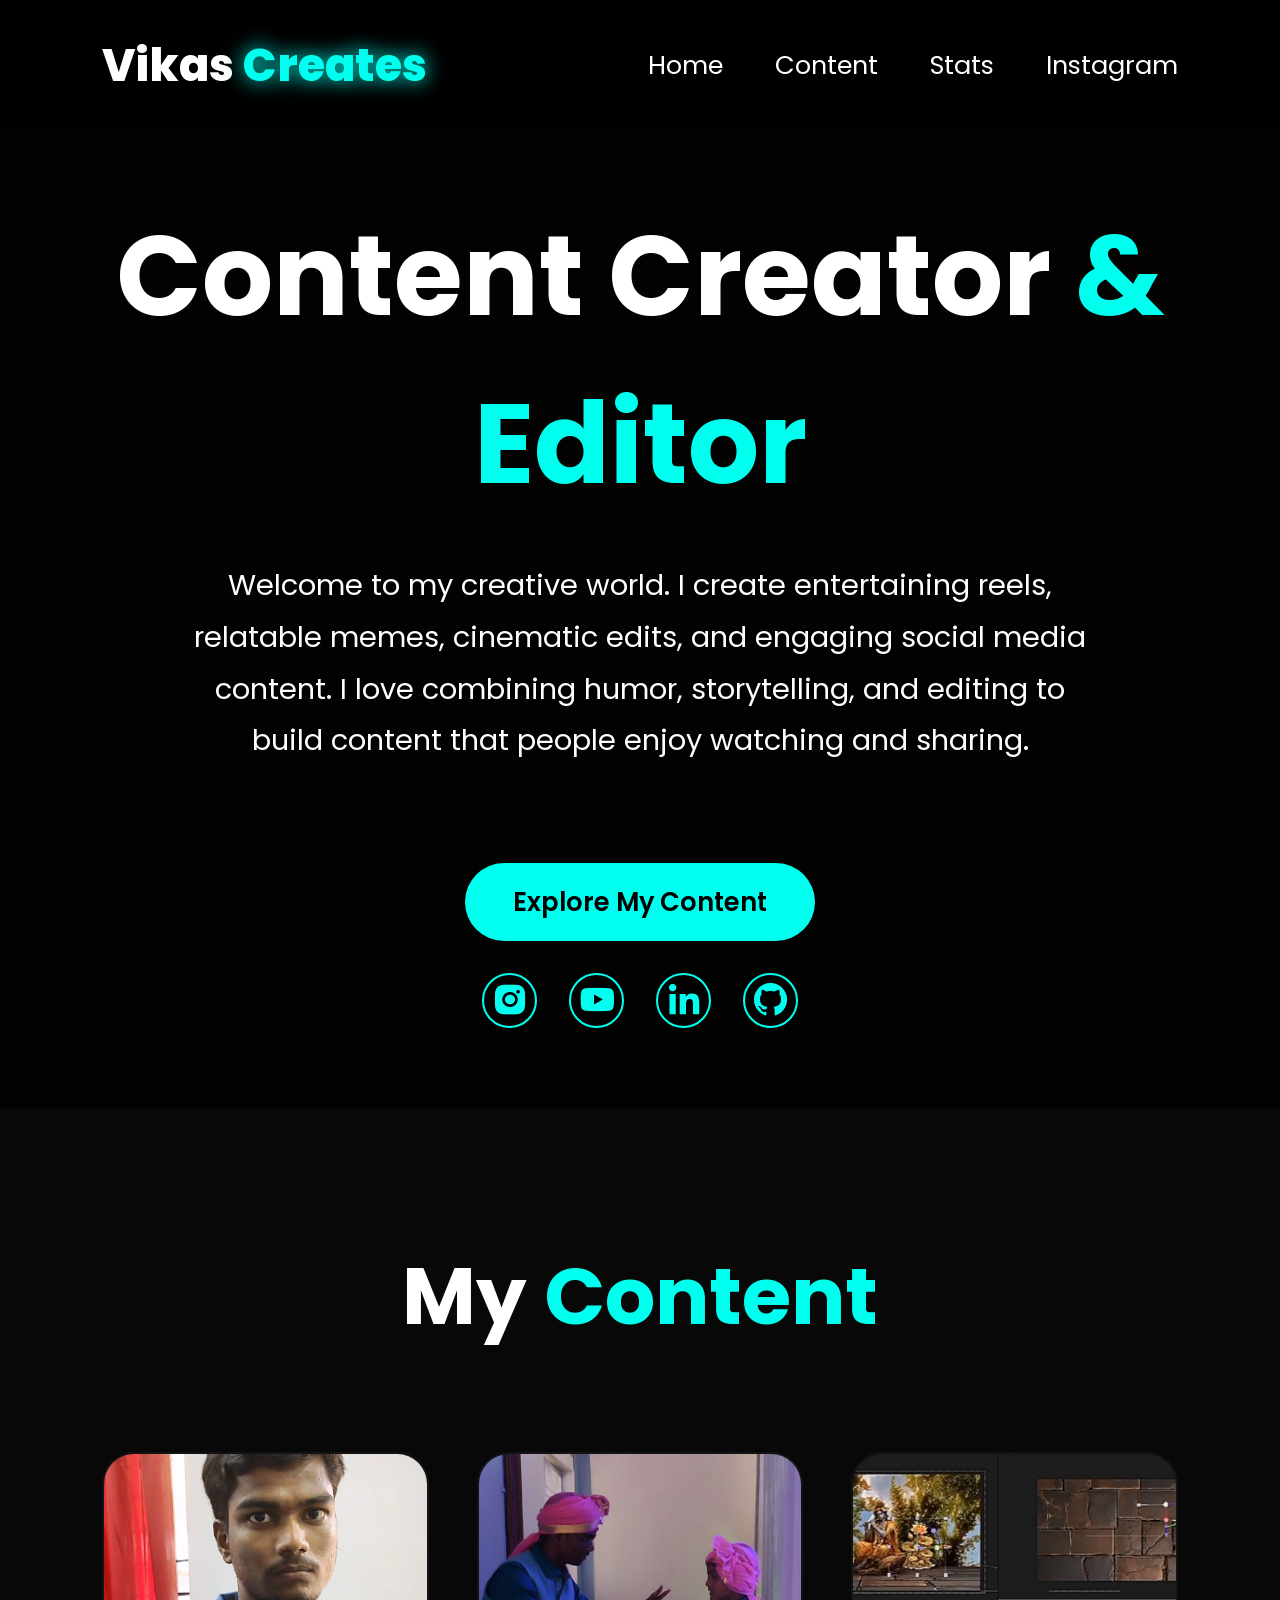
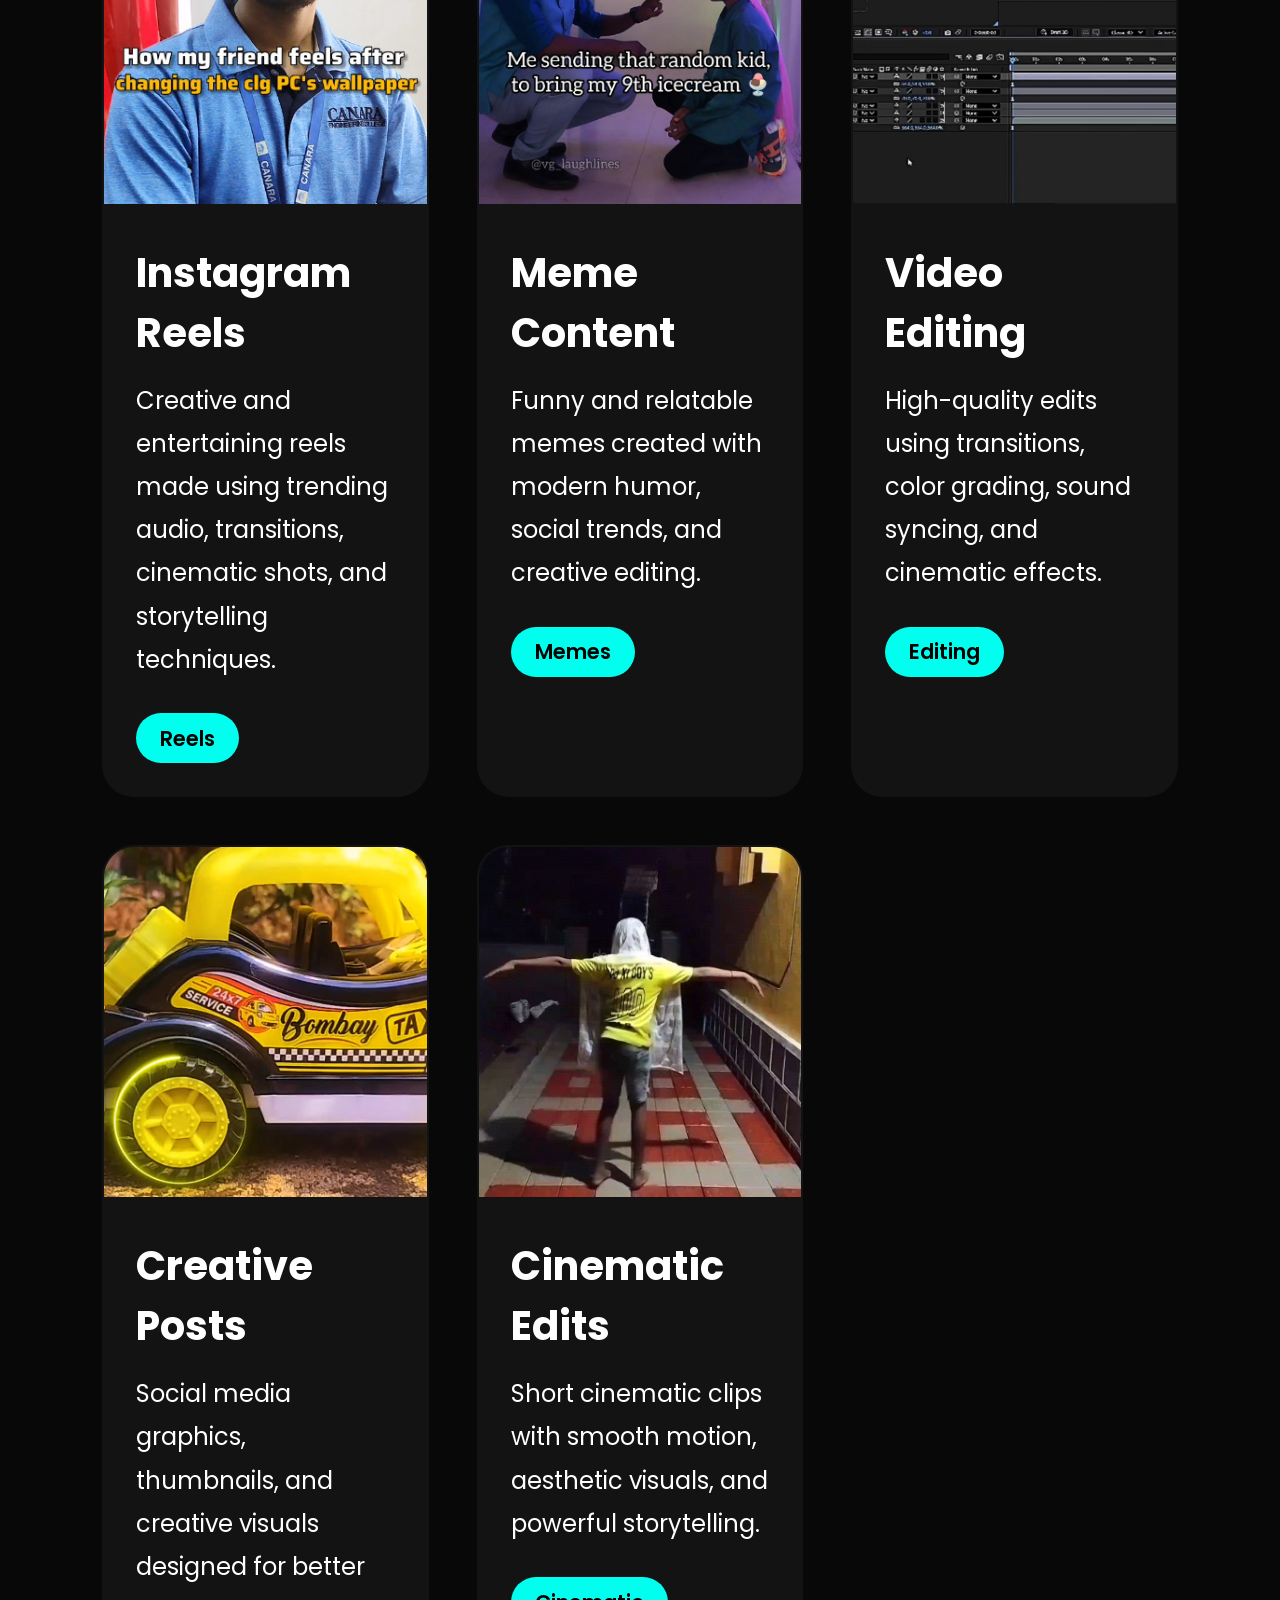
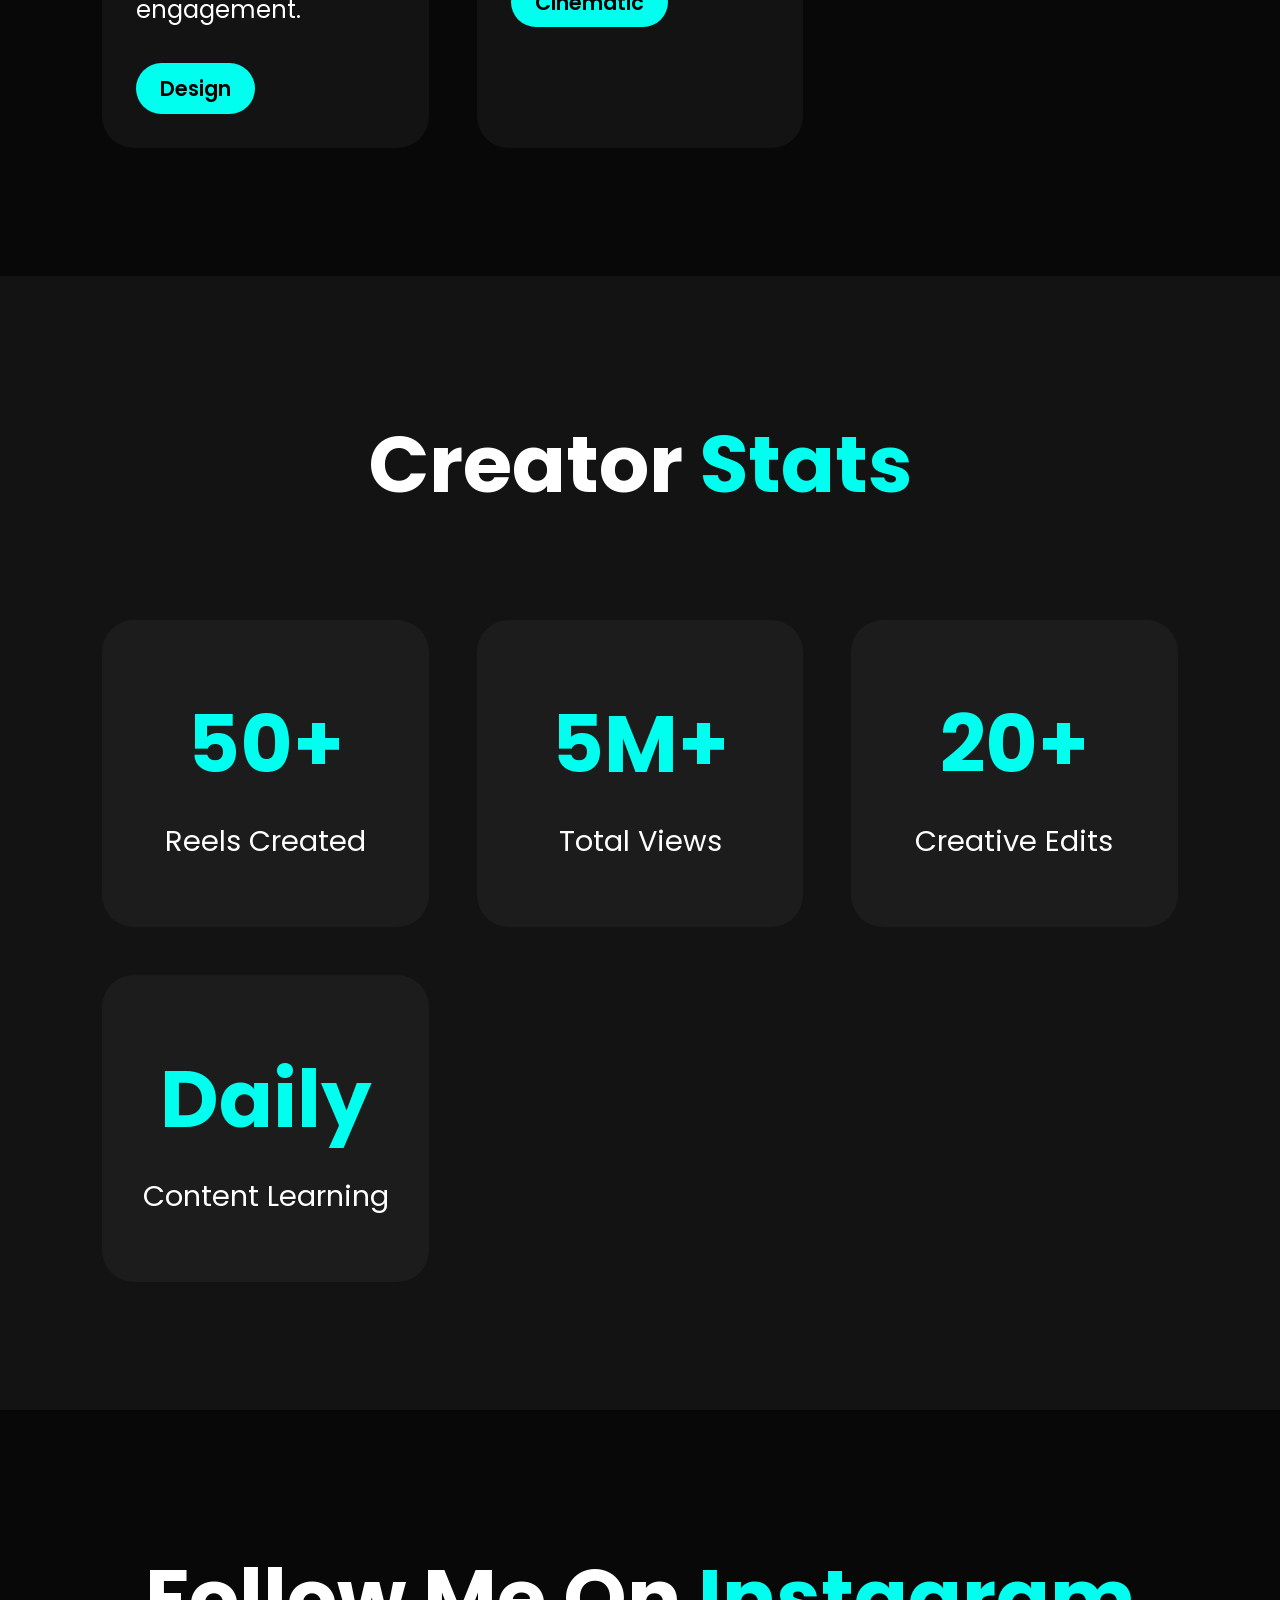
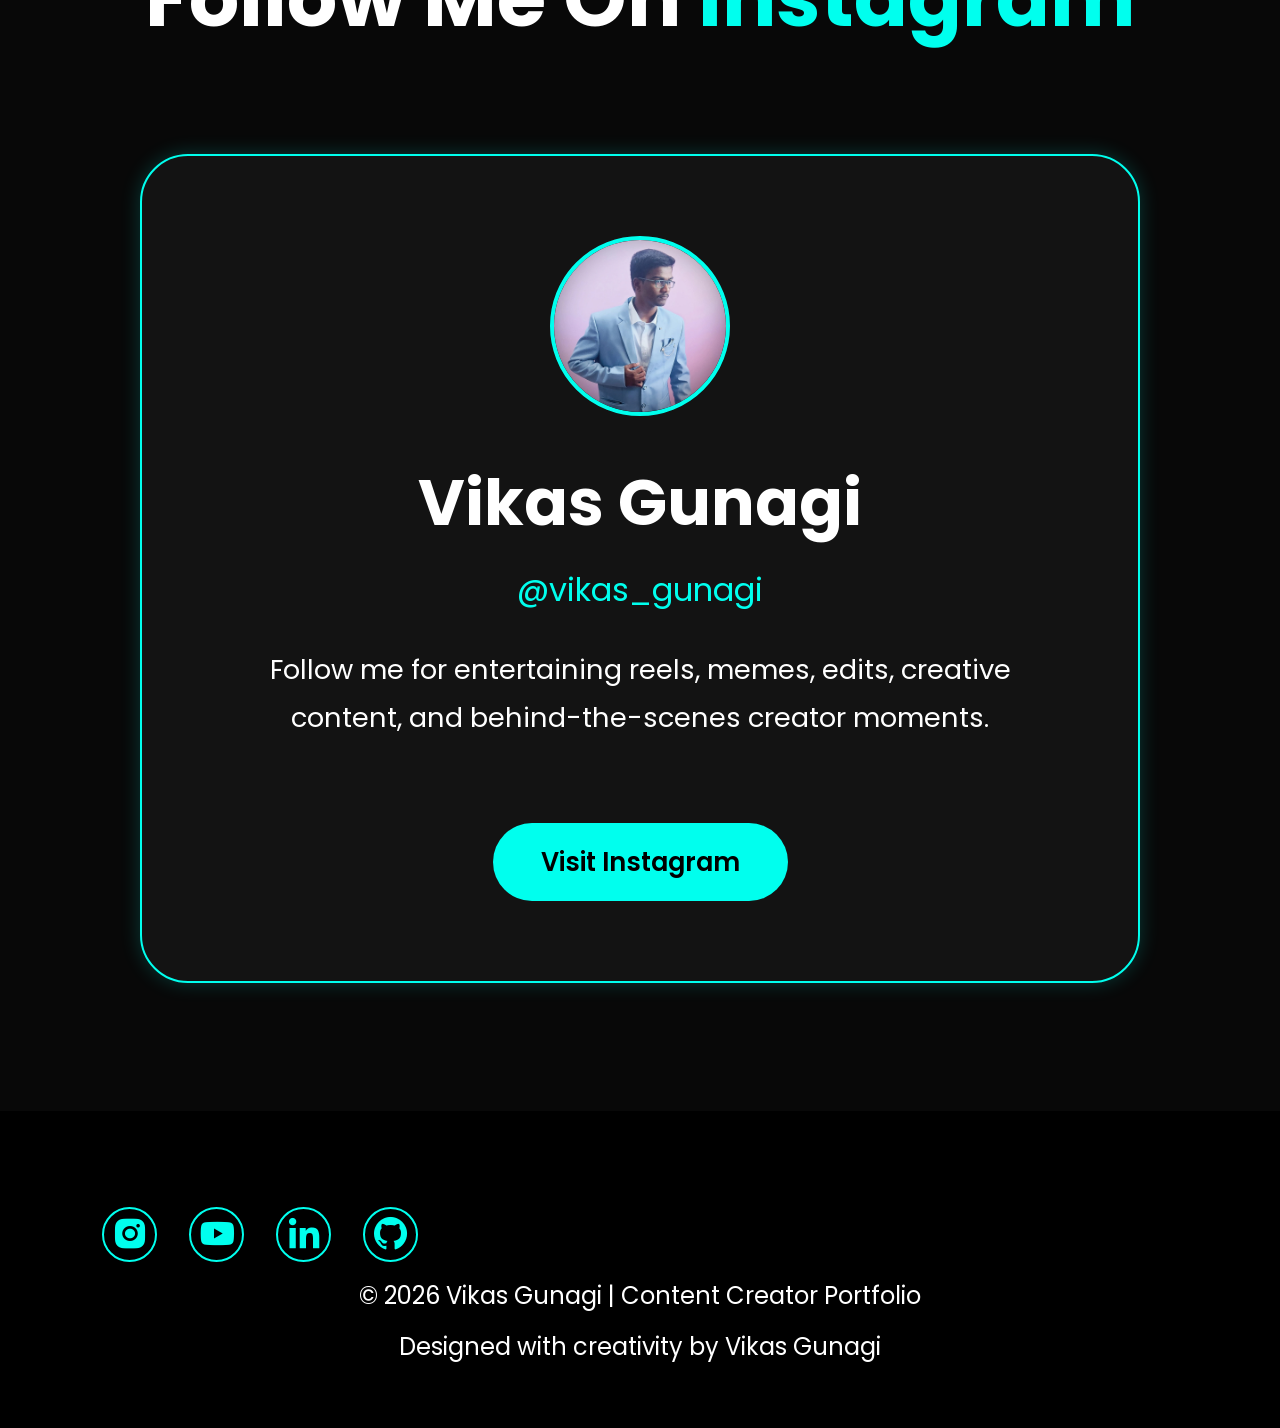
==== content-creation.html @ 8984677d "Updated portfolio with creator and projects pages" ====
<!DOCTYPE html>
<html lang="en">
<head>
  <meta charset="UTF-8" />
  <meta name="viewport" content="width=device-width, initial-scale=1.0" />
  <title>Vikas Gunagi | Content Creation</title>

  <link href='https://unpkg.com/boxicons@2.1.4/css/boxicons.min.css' rel='stylesheet'>
  <link rel="preconnect" href="https://fonts.googleapis.com">
  <link rel="preconnect" href="https://fonts.gstatic.com" crossorigin>
  <link href="https://fonts.googleapis.com/css2?family=Poppins:wght@300;400;500;600;700;800&display=swap" rel="stylesheet">

  <style>

    *{
      margin:0;
      padding:0;
      box-sizing:border-box;
      text-decoration:none;
      scroll-behavior:smooth;
      font-family:'Poppins',sans-serif;
    }

    :root{
      --bg-color:#080808;
      --second-bg-color:#131313;
      --main-color:#00ffee;
      --text-color:#ffffff;
    }

    body{
      background:var(--bg-color);
      color:var(--text-color);
      overflow-x:hidden;
    }

    /* ================= HEADER ================= */

    .header{
      width:100%;
      padding:2rem 8%;
      position:fixed;
      top:0;
      left:0;
      z-index:1000;
      background:rgba(0,0,0,0.7);
      backdrop-filter:blur(10px);
      display:flex;
      justify-content:space-between;
      align-items:center;
    }

    .logo{
      font-size:2.8rem;
      font-weight:800;
      color:white;
    }

    .logo span{
      color:var(--main-color);
      text-shadow:0 0 20px var(--main-color);
    }

    .navbar a{
      margin-left:3rem;
      color:white;
      font-size:1.6rem;
      transition:0.3s;
      border-bottom:2px solid transparent;
    }

    .navbar a:hover{
      color:var(--main-color);
      border-bottom:2px solid var(--main-color);
    }

    /* ================= HERO ================= */

    .hero{
      min-height:100vh;
      display:flex;
      justify-content:center;
      align-items:center;
      flex-direction:column;
      text-align:center;
      padding:12rem 8% 5rem;
      background:linear-gradient(rgba(0,0,0,0.8), rgba(0,0,0,0.8)), url('creator-bg.jpg');
      background-size:cover;
      background-position:center;
    }

    .hero h1{
      font-size:7rem;
      margin-bottom:2rem;
    }

    .hero h1 span{
      color:var(--main-color);
    }

    .hero p{
      font-size:1.8rem;
      max-width:900px;
      line-height:1.8;
      margin-bottom:3rem;
    }

    .social-links{
      display:flex;
      gap:2rem;
      margin-top:2rem;
    }

    .social-links a{
      width:55px;
      height:55px;
      display:flex;
      justify-content:center;
      align-items:center;
      border-radius:50%;
      border:2px solid var(--main-color);
      color:var(--main-color);
      font-size:2.5rem;
      transition:0.3s ease;
    }

    .social-links a:hover{
      background:var(--main-color);
      color:black;
      transform:translateY(-8px);
      box-shadow:0 0 20px var(--main-color);
    }

    .btn{
      display:inline-block;
      margin-top:3rem;
      padding:1.2rem 3rem;
      border-radius:40px;
      background:var(--main-color);
      color:black;
      font-size:1.6rem;
      font-weight:600;
      transition:0.3s;
    }

    .btn:hover{
      transform:scale(1.05);
      box-shadow:0 0 20px var(--main-color);
    }

    /* ================= SECTION ================= */

    section{
      padding:8rem 8%;
    }

    .heading{
      font-size:5rem;
      text-align:center;
      margin-bottom:6rem;
    }

    .heading span{
      color:var(--main-color);
    }

    /* ================= CONTENT GRID ================= */

    .content-grid{
      display:grid;
      grid-template-columns:repeat(auto-fit,minmax(320px,1fr));
      gap:3rem;
    }

    .content-card{
      background:var(--second-bg-color);
      border-radius:2rem;
      overflow:hidden;
      transition:0.4s ease;
      border:2px solid transparent;
    }

    .content-card:hover{
      transform:translateY(-10px);
      border:2px solid var(--main-color);
      box-shadow:0 0 25px rgba(0,255,238,0.5);
    }

    .content-card img{
      width:100%;
      height:350px;
      object-fit:cover;
    }

    .content-info{
      padding:2rem;
    }

    .content-info h3{
      font-size:2.5rem;
      margin-bottom:1rem;
    }

    .content-info p{
      font-size:1.5rem;
      line-height:1.8;
      margin-bottom:2rem;
    }

    .tag{
      display:inline-block;
      padding:0.6rem 1.5rem;
      border-radius:30px;
      background:var(--main-color);
      color:black;
      font-size:1.3rem;
      font-weight:600;
    }

    /* ================= STATS ================= */

    .stats{
      background:var(--second-bg-color);
    }

    .stats-container{
      display:grid;
      grid-template-columns:repeat(auto-fit,minmax(250px,1fr));
      gap:3rem;
    }

    .stat-box{
      padding:4rem 2rem;
      text-align:center;
      background:#1c1c1c;
      border-radius:2rem;
      transition:0.3s;
    }

    .stat-box:hover{
      transform:scale(1.05);
      box-shadow:0 0 20px var(--main-color);
    }

    .stat-box h2{
      font-size:5rem;
      color:var(--main-color);
      margin-bottom:1rem;
    }

    .stat-box p{
      font-size:1.8rem;
    }

    /* ================= INSTAGRAM SECTION ================= */

    .instagram-box{
      max-width:1000px;
      margin:auto;
      background:var(--second-bg-color);
      border-radius:3rem;
      padding:5rem;
      text-align:center;
      border:2px solid var(--main-color);
      box-shadow:0 0 20px rgba(0,255,238,0.2);
    }

    .instagram-box img{
      width:180px;
      height:180px;
      border-radius:50%;
      object-fit:cover;
      border:4px solid var(--main-color);
      margin-bottom:2rem;
    }

    .instagram-box h2{
      font-size:4rem;
      margin-bottom:1rem;
    }

    .instagram-box p{
      font-size:1.7rem;
      line-height:1.8;
      margin-bottom:2rem;
    }

    .instagram-id{
      font-size:2rem;
      color:var(--main-color);
      margin-bottom:2rem;
      display:block;
    }

    /* ================= FOOTER ================= */

    .footer{
      padding:4rem 8%;
      background:black;
      text-align:center;
    }

    .footer p{
      font-size:1.5rem;
      margin-top:1rem;
    }

    /* ================= RESPONSIVE ================= */

    @media(max-width:991px){

      .hero h1{
        font-size:5rem;
      }

      .hero p{
        font-size:1.6rem;
      }
    }

    @media(max-width:768px){

      html{
        font-size:55%;
      }

      .header{
        flex-direction:column;
        gap:2rem;
      }

      .navbar a{
        margin:0 1rem;
      }

      .hero h1{
        font-size:4.5rem;
      }

      .instagram-box{
        padding:3rem 2rem;
      }
    }

    @media(max-width:480px){

      html{
        font-size:50%;
      }

      body{
        overflow-x:hidden;
      }

      .header{
        padding:2rem 5%;
      }

      .logo{
        font-size:2.2rem;
      }

      .navbar{
        display:flex;
        flex-wrap:wrap;
        justify-content:center;
        gap:1rem;
      }

      .navbar a{
        margin:0.5rem;
        font-size:1.4rem;
      }

      .hero{
        padding-top:16rem;
      }

      .hero h1{
        font-size:4rem;
        line-height:1.3;
      }

      .hero p{
        font-size:1.5rem;
      }

      .heading{
        font-size:4rem;
      }

      .content-grid{
        grid-template-columns:1fr;
      }

      .content-card img{
        height:260px;
      }

      .content-info h3{
        font-size:2rem;
      }

      .content-info p{
        font-size:1.4rem;
      }

      .stats-container{
        grid-template-columns:1fr;
      }

      .instagram-box img{
        width:140px;
        height:140px;
      }

      .instagram-box h2{
        font-size:3rem;
      }

      .social-links{
        flex-wrap:wrap;
        justify-content:center;
      }

      .social-links a{
        width:50px;
        height:50px;
      }

      .btn{
        width:100%;
        text-align:center;
      }

    }

  </style>
</head>
<body>

  <!-- ================= HEADER ================= -->

  <header class="header">

    <a href="#" class="logo">
      Vikas <span>Creates</span>
    </a>

    <nav class="navbar">
      <a href="index.html">Home</a>
      <a href="#content">Content</a>
      <a href="#stats">Stats</a>
      <a href="#instagram">Instagram</a>
    </nav>

  </header>

  <!-- ================= HERO ================= -->

  <section class="hero" id="home">

    <h1>
      Content Creator <span>& Editor</span>
    </h1>

    <p>
      Welcome to my creative world. I create entertaining reels, relatable memes,
      cinematic edits, and engaging social media content. I love combining humor,
      storytelling, and editing to build content that people enjoy watching and sharing.
    </p>

    <a href="#content" class="btn">
      Explore My Content
    </a>

    <div class="social-links">

      <a href="https://www.instagram.com/vg_laughlines/">
        <i class='bx bxl-instagram-alt'></i>
      </a>

      <a href="https://youtube.com/">
        <i class='bx bxl-youtube'></i>
      </a>

      <a href="https://linkedin.com/">
        <i class='bx bxl-linkedin'></i>
      </a>

      <a href="https://github.com/">
        <i class='bx bxl-github'></i>
      </a>

    </div>

  </section>
<!-- ================= CONTENT SECTION ================= -->

  <section id="content">

    <h2 class="heading">
      My <span>Content</span>
    </h2>

    <div class="content-grid">

      <div class="content-card">

        <img src="image.png" alt="reel image">

        <div class="content-info">

          <h3>Instagram Reels</h3>

          <p>
            Creative and entertaining reels made using trending audio,
            transitions, cinematic shots, and storytelling techniques.
          </p>

          <span class="tag">Reels</span>

        </div>

      </div>

      <div class="content-card">

        <img src="reel2.png" alt="meme image">

        <div class="content-info">

          <h3>Meme Content</h3>

          <p>
            Funny and relatable memes created with modern humor,
            social trends, and creative editing.
          </p>

          <span class="tag">Memes</span>

        </div>

      </div>

      <div class="content-card">

        <img src="reel3.png" alt="edit image">

        <div class="content-info">

          <h3>Video Editing</h3>

          <p>
            High-quality edits using transitions, color grading,
            sound syncing, and cinematic effects.
          </p>

          <span class="tag">Editing</span>

        </div>

      </div>

      <div class="content-card">

        <img src="content1.png" alt="content image">

        <div class="content-info">

          <h3>Creative Posts</h3>

          <p>
            Social media graphics, thumbnails, and creative visuals
            designed for better engagement.
          </p>

          <span class="tag">Design</span>

        </div>

      </div>

      <div class="content-card">

        <img src="1.png" alt="cinematic image">

        <div class="content-info">

          <h3>Cinematic Edits</h3>

          <p>
            Short cinematic clips with smooth motion, aesthetic visuals,
            and powerful storytelling.
          </p>

          <span class="tag">Cinematic</span>

        </div>

      </div>
  </section>


  <!-- ================= STATS ================= -->

  <section class="stats" id="stats">

    <h2 class="heading">
      Creator <span>Stats</span>
    </h2>

    <div class="stats-container">

      <div class="stat-box">
        <h2>50+</h2>
        <p>Reels Created</p>
      </div>

      <div class="stat-box">
        <h2>5M+</h2>
        <p>Total Views</p>
      </div>

      <div class="stat-box">
        <h2>20+</h2>
        <p>Creative Edits</p>
      </div>

      <div class="stat-box">
        <h2>Daily</h2>
        <p>Content Learning</p>
      </div>

    </div>

  </section>

  <!-- ================= INSTAGRAM ================= -->

  <section id="instagram">

    <h2 class="heading">
      Follow Me On <span>Instagram</span>
    </h2>

    <div class="instagram-box">

      <img src="vikas.jpeg" alt="profile image">

      <h2>
        Vikas Gunagi
      </h2>

      <span class="instagram-id">
        @vikas_gunagi
      </span>

      <p>
        Follow me for entertaining reels, memes, edits,
        creative content, and behind-the-scenes creator moments.
      </p>

      <a href="https://instagram.com/vikas_gunagi" class="btn">
        Visit Instagram
      </a>

    </div>

  </section>

  <!-- ================= FOOTER ================= -->

  <footer class="footer">

    <div class="social-links">

      <a href="#">
        <i class='bx bxl-instagram-alt'></i>
      </a>

      <a href="#">
        <i class='bx bxl-youtube'></i>
      </a>

      <a href="#">
        <i class='bx bxl-linkedin'></i>
      </a>

      <a href="#">
        <i class='bx bxl-github'></i>
      </a>

    </div>

    <p>
      © 2026 Vikas Gunagi | Content Creator Portfolio
    </p>

    <p>
      Designed with creativity by Vikas Gunagi
    </p>

  </footer>

</body>
</html>
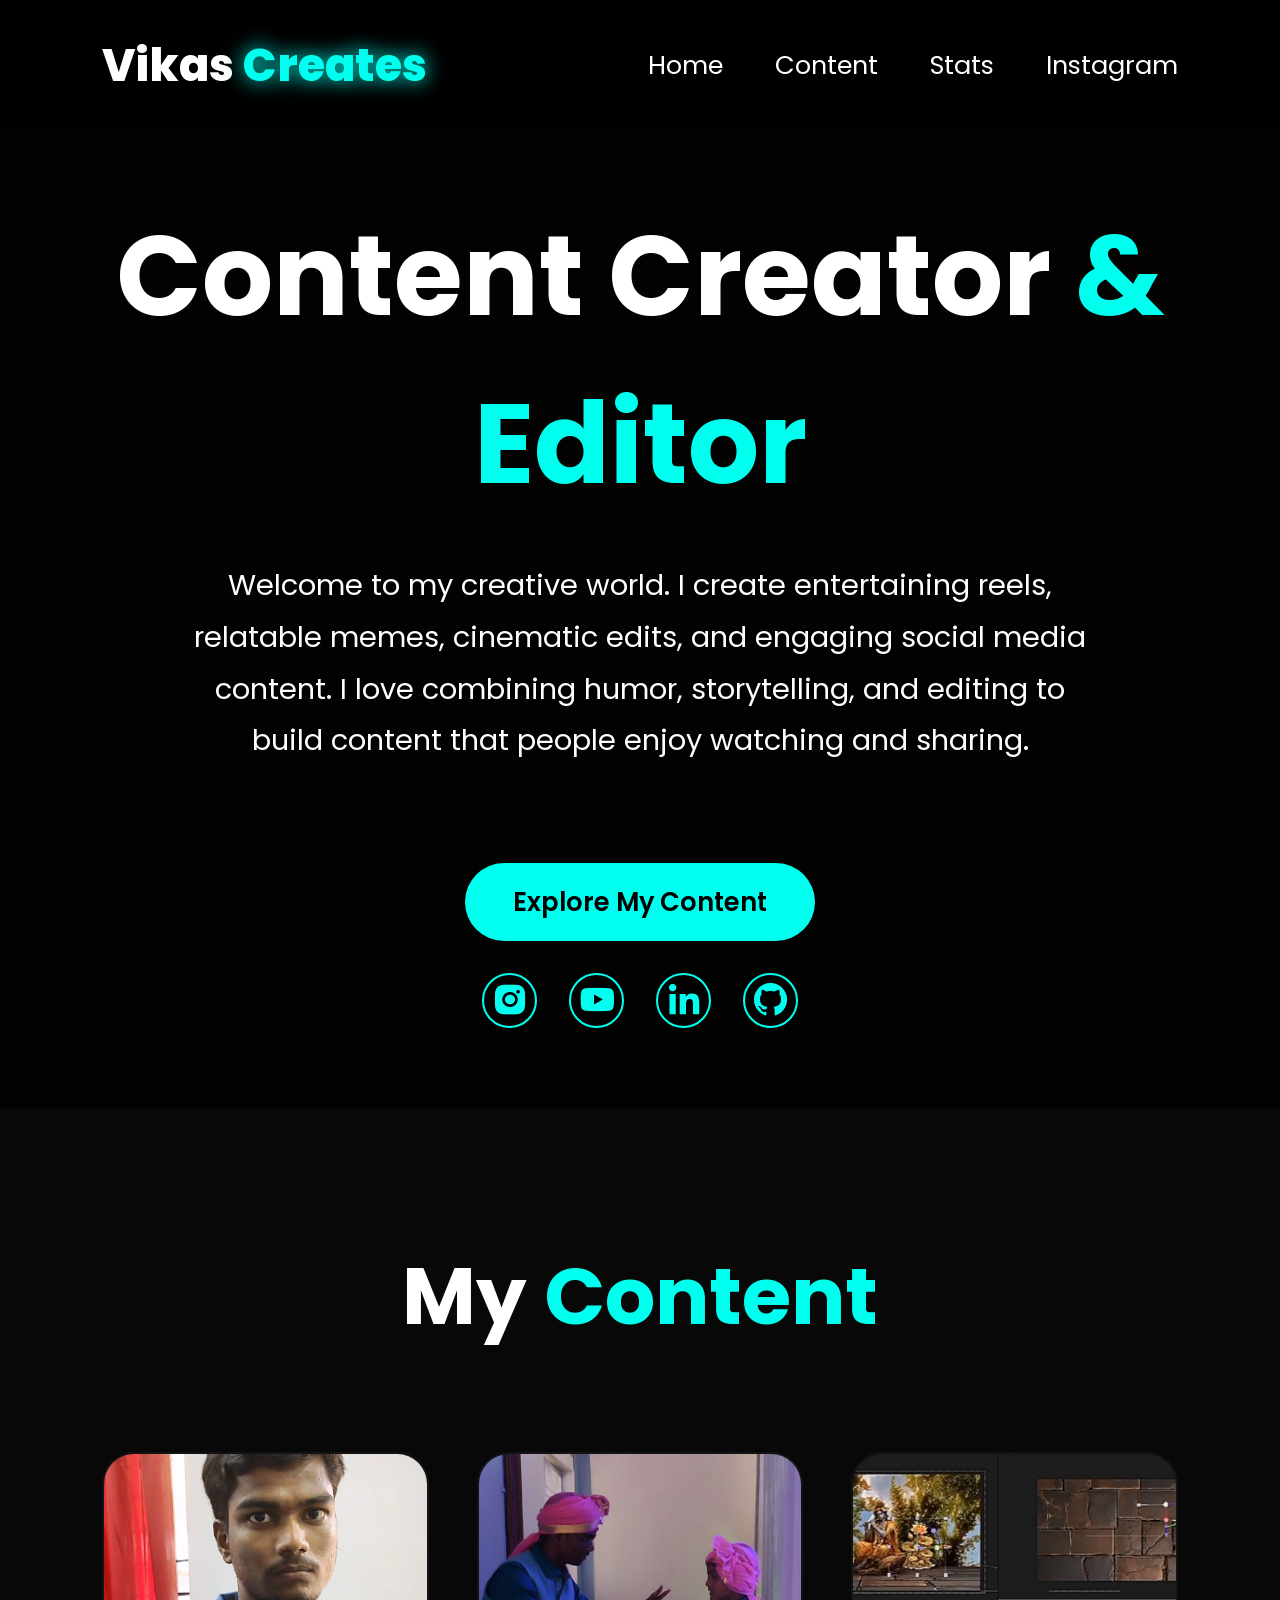
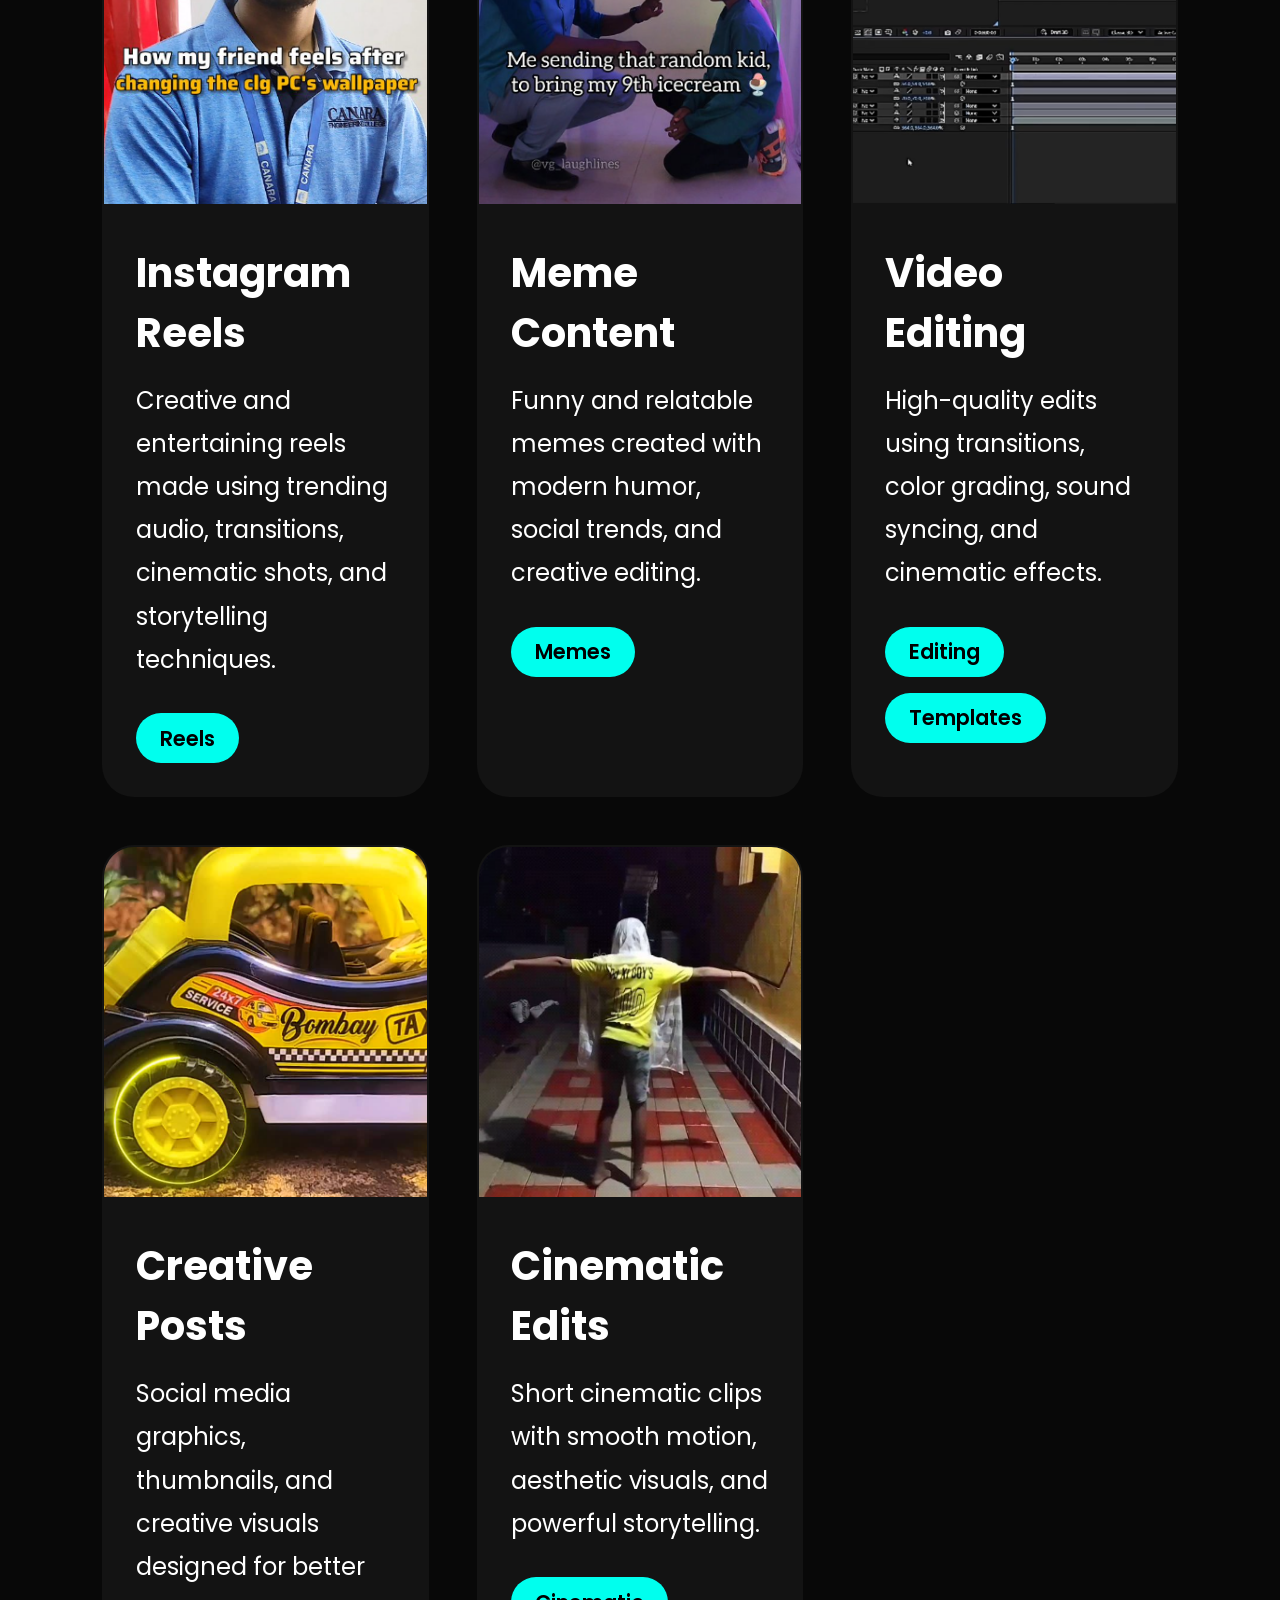
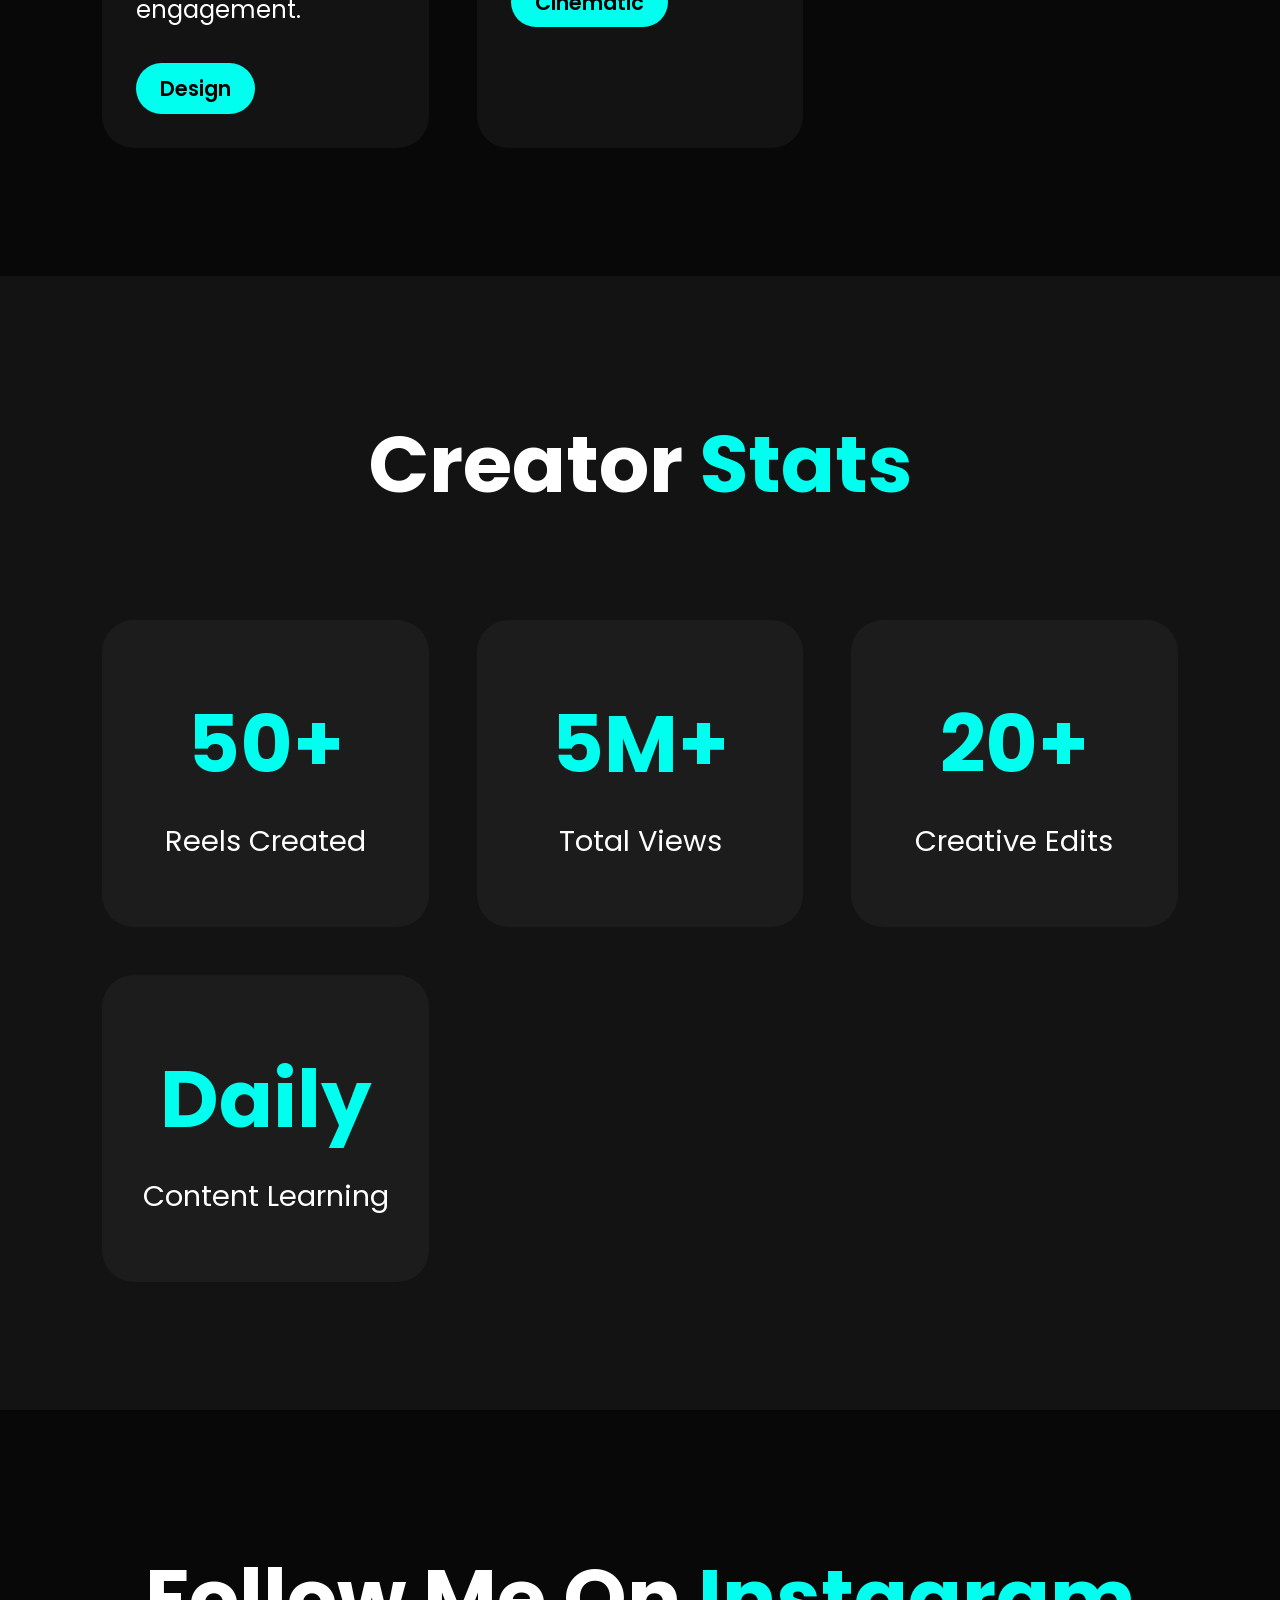
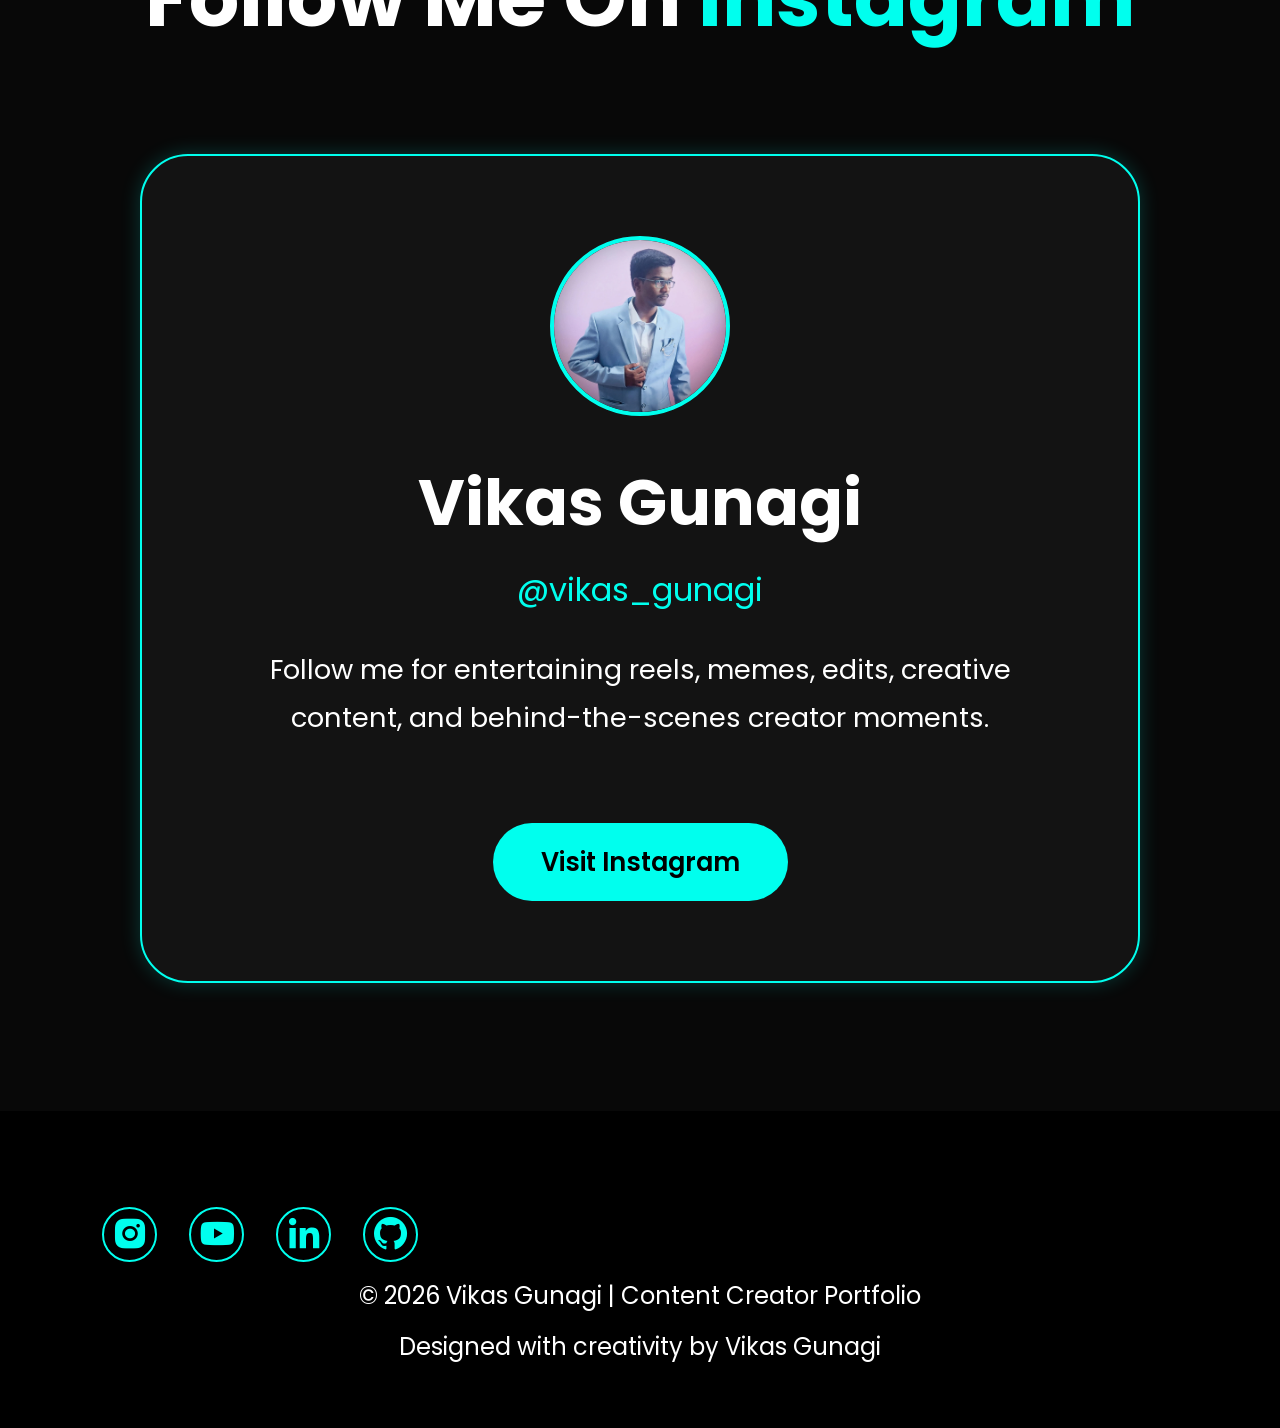
==== commit 0d912f5c: "Updated templates for after effects edit" ====
--- a/content-creation.html
+++ b/content-creation.html
@@ -216,7 +216,20 @@
       font-size:1.3rem;
       font-weight:600;
     }
-
+.tags{
+  display:flex;
+  gap:1rem;
+  flex-wrap:wrap;
+}
+
+.tag{
+  transition:0.3s ease;
+}
+
+a.tag:hover{
+  transform:scale(1.05);
+  box-shadow:0 0 15px var(--main-color);
+}
     /* ================= STATS ================= */
 
     .stats{
@@ -507,7 +520,7 @@
 
       <div class="content-card">
 
-        <img src="image.png" alt="reel image">
+        <img src="Images/image.png" alt="reel image">
 
         <div class="content-info">
 
@@ -545,26 +558,36 @@
 
       <div class="content-card">
 
-        <img src="reel3.png" alt="edit image">
-
-        <div class="content-info">
-
-          <h3>Video Editing</h3>
-
-          <p>
-            High-quality edits using transitions, color grading,
-            sound syncing, and cinematic effects.
-          </p>
-
-          <span class="tag">Editing</span>
-
-        </div>
-
-      </div>
+  <img src="Images/reel3.png" alt="edit image">
+
+  <div class="content-info">
+
+    <h3>Video Editing</h3>
+
+    <p>
+      High-quality edits using transitions, color grading,
+      sound syncing, and cinematic effects.
+    </p>
+
+    <div class="tags">
+
+      <span class="tag">
+        Editing
+      </span>
+
+      <a href="template.html" class="tag">
+        Templates
+      </a>
+
+    </div>
+
+  </div>
+
+</div>
 
       <div class="content-card">
 
-        <img src="content1.png" alt="content image">
+        <img src="Images/content1.png" alt="content image">
 
         <div class="content-info">
 
@@ -583,7 +606,7 @@
 
       <div class="content-card">
 
-        <img src="1.png" alt="cinematic image">
+        <img src="Images/1.png" alt="cinematic image">
 
         <div class="content-info">
 
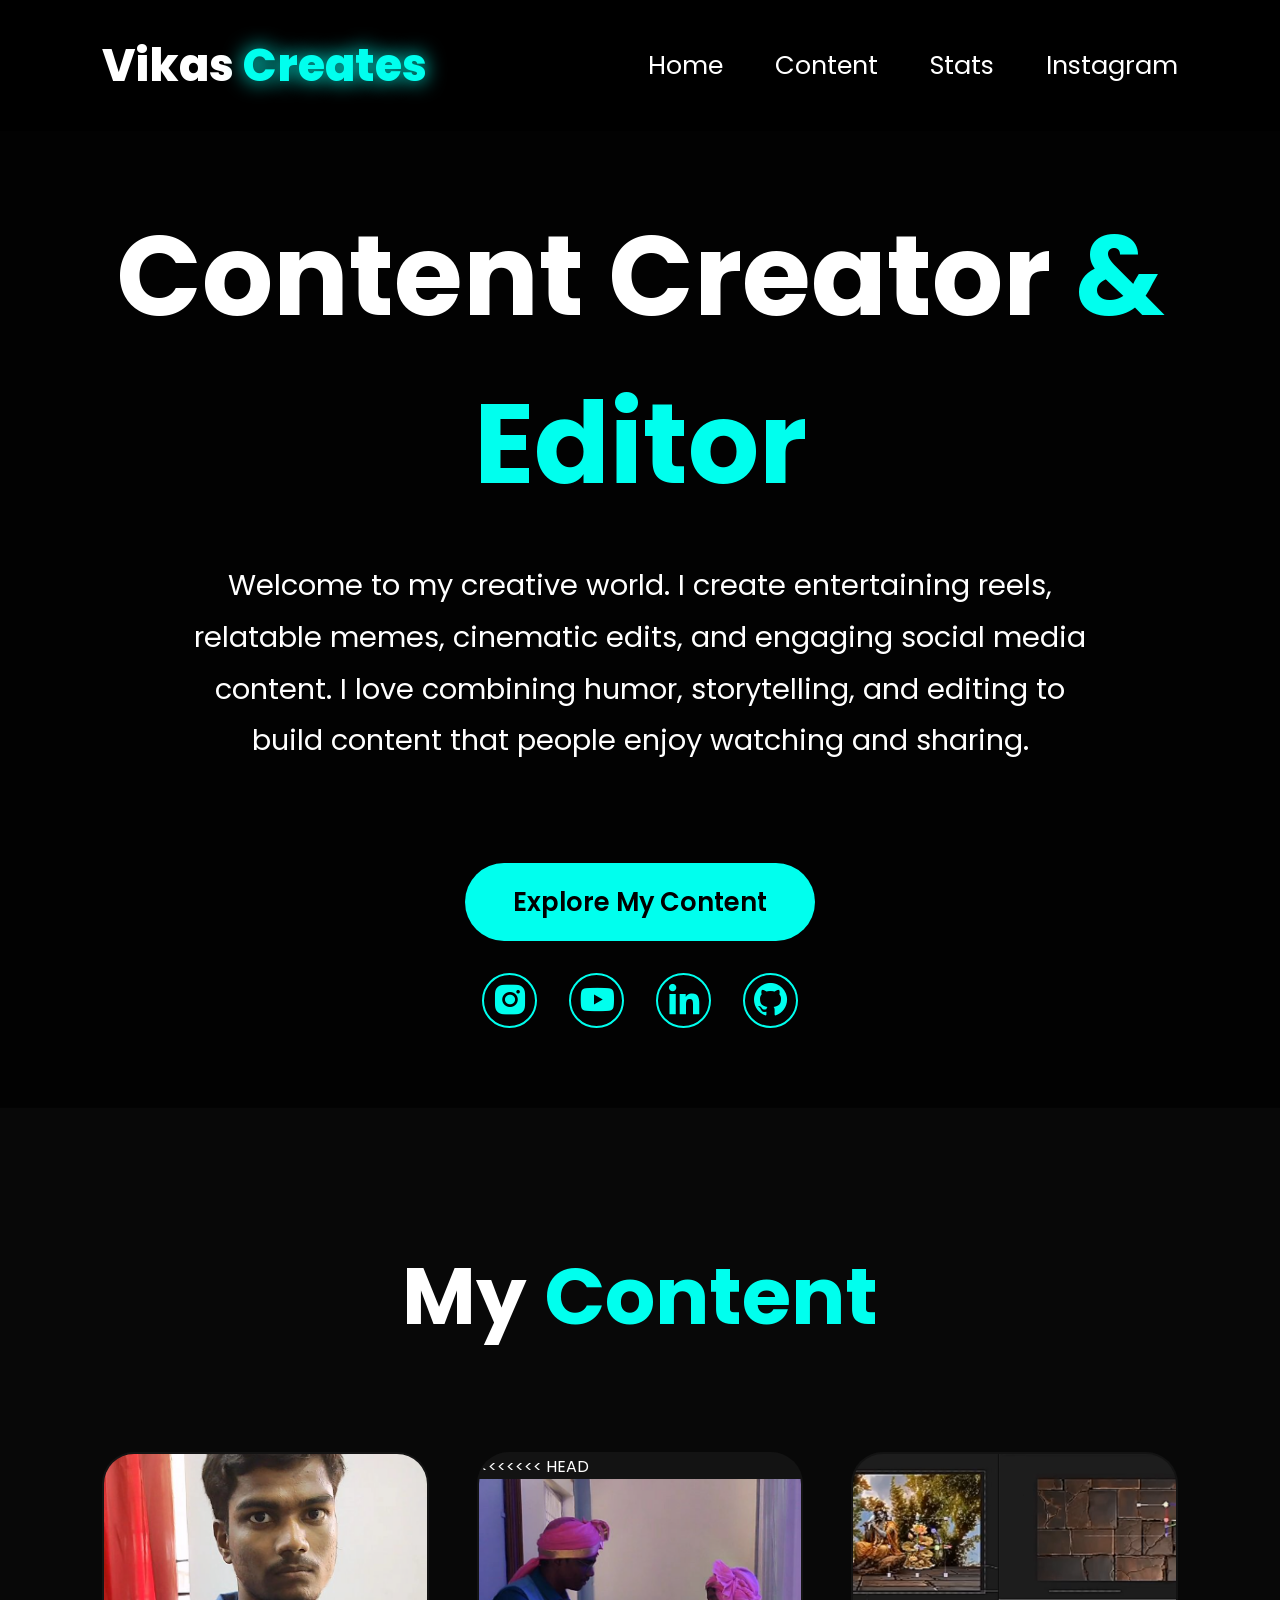
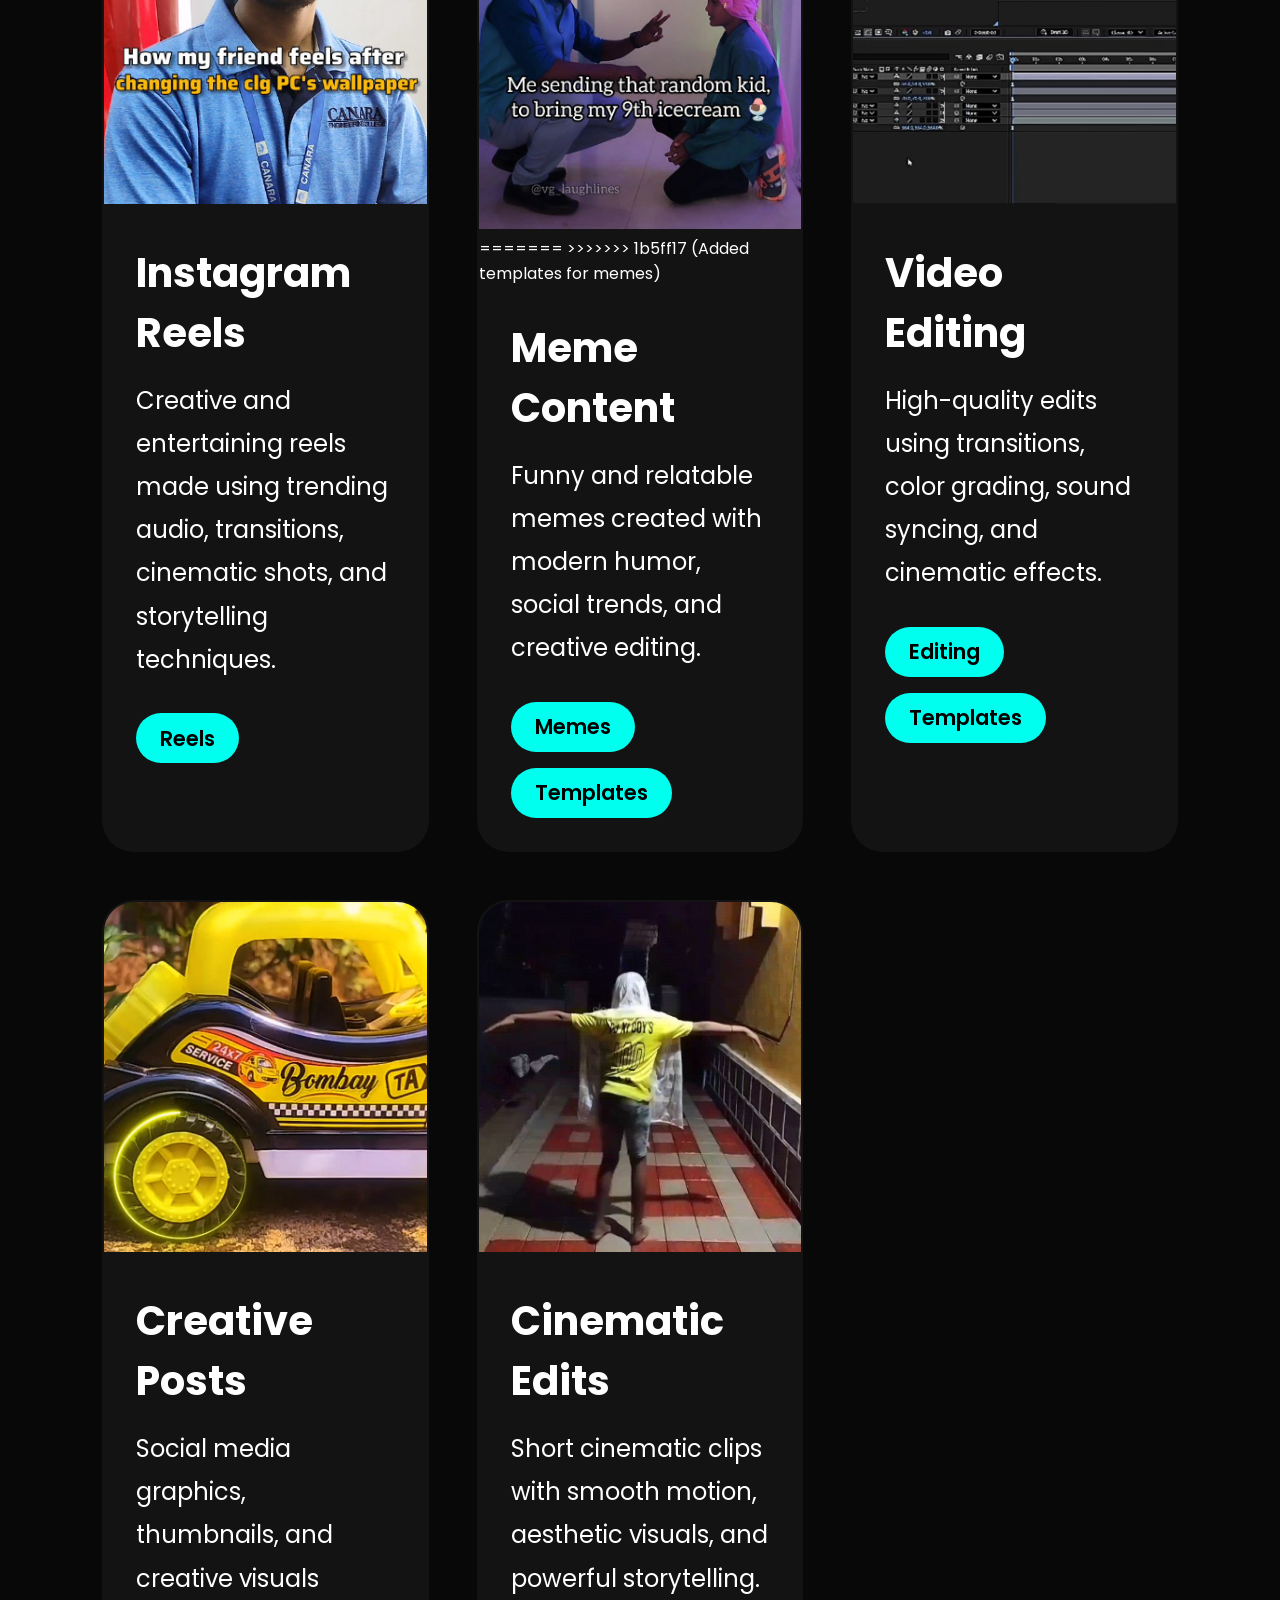
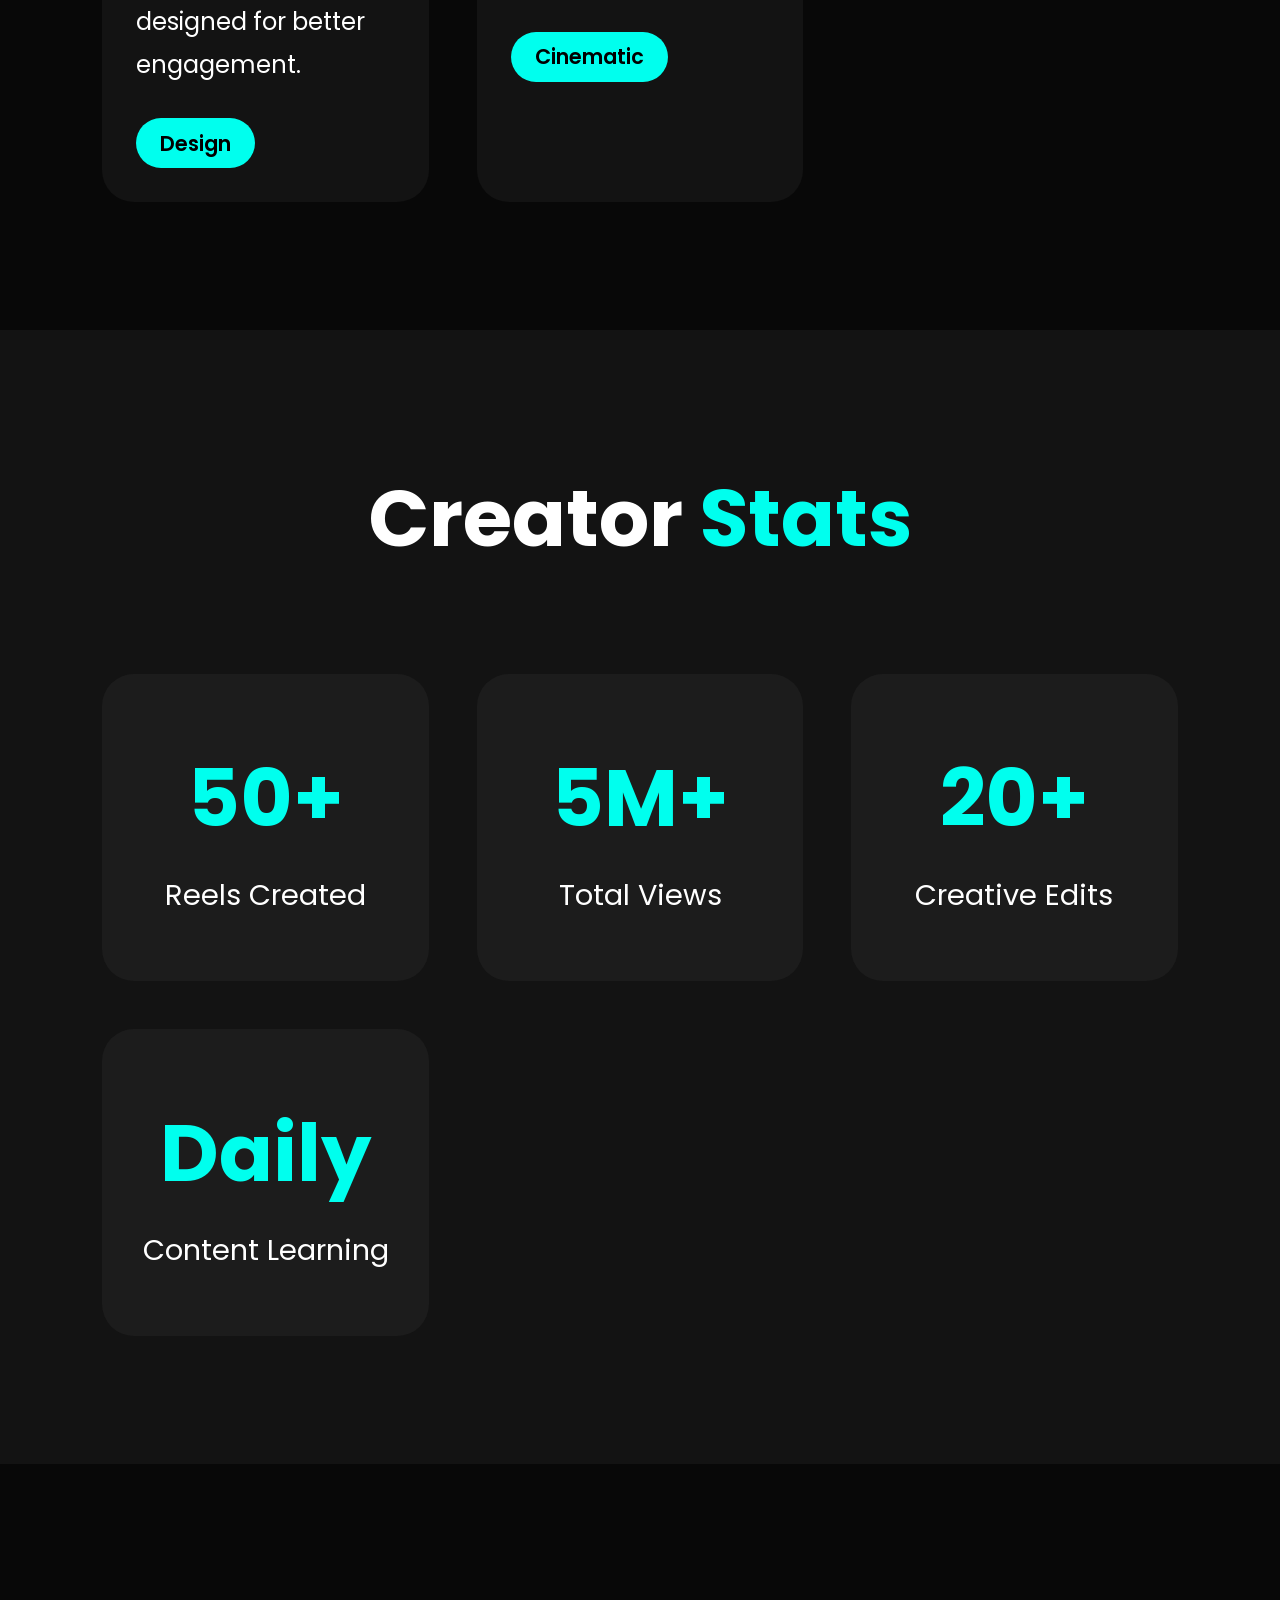
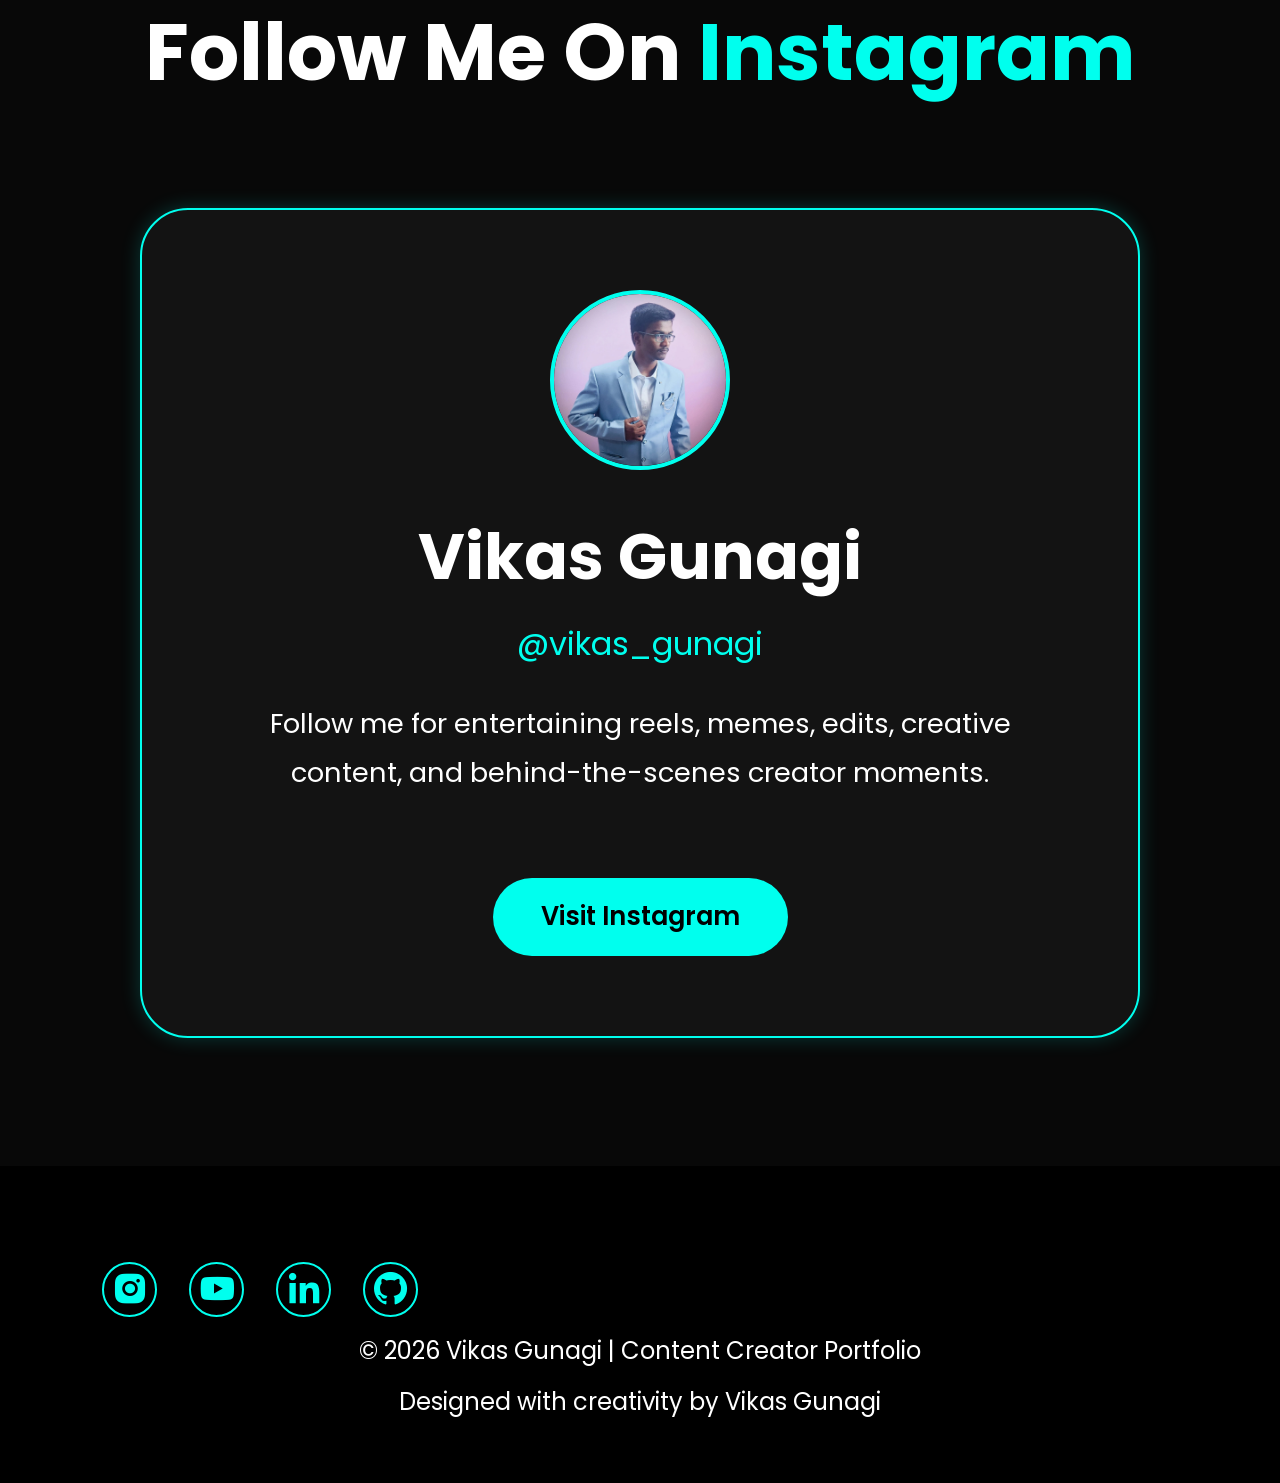
==== commit b53750db: "Added templates for memes" ====
--- a/content-creation.html
+++ b/content-creation.html
@@ -539,22 +539,35 @@
 
       <div class="content-card">
 
-        <img src="reel2.png" alt="meme image">
-
-        <div class="content-info">
-
-          <h3>Meme Content</h3>
-
-          <p>
-            Funny and relatable memes created with modern humor,
-            social trends, and creative editing.
-          </p>
-
-          <span class="tag">Memes</span>
-
-        </div>
-
-      </div>
+<<<<<<< HEAD
+        <img src="Images/reel2.png" alt="meme image">
+=======
+>>>>>>> 1b5ff17 (Added templates for memes)
+
+  <div class="content-info">
+
+    <h3>Meme Content</h3>
+
+    <p>
+      Funny and relatable memes created with modern humor,
+      social trends, and creative editing.
+    </p>
+
+    <div class="tags">
+
+      <span class="tag">
+        Memes
+      </span>
+
+      <a href="meme-templates.html" class="tag">
+        Templates
+      </a>
+
+    </div>
+
+  </div>
+
+</div>
 
       <div class="content-card">
 
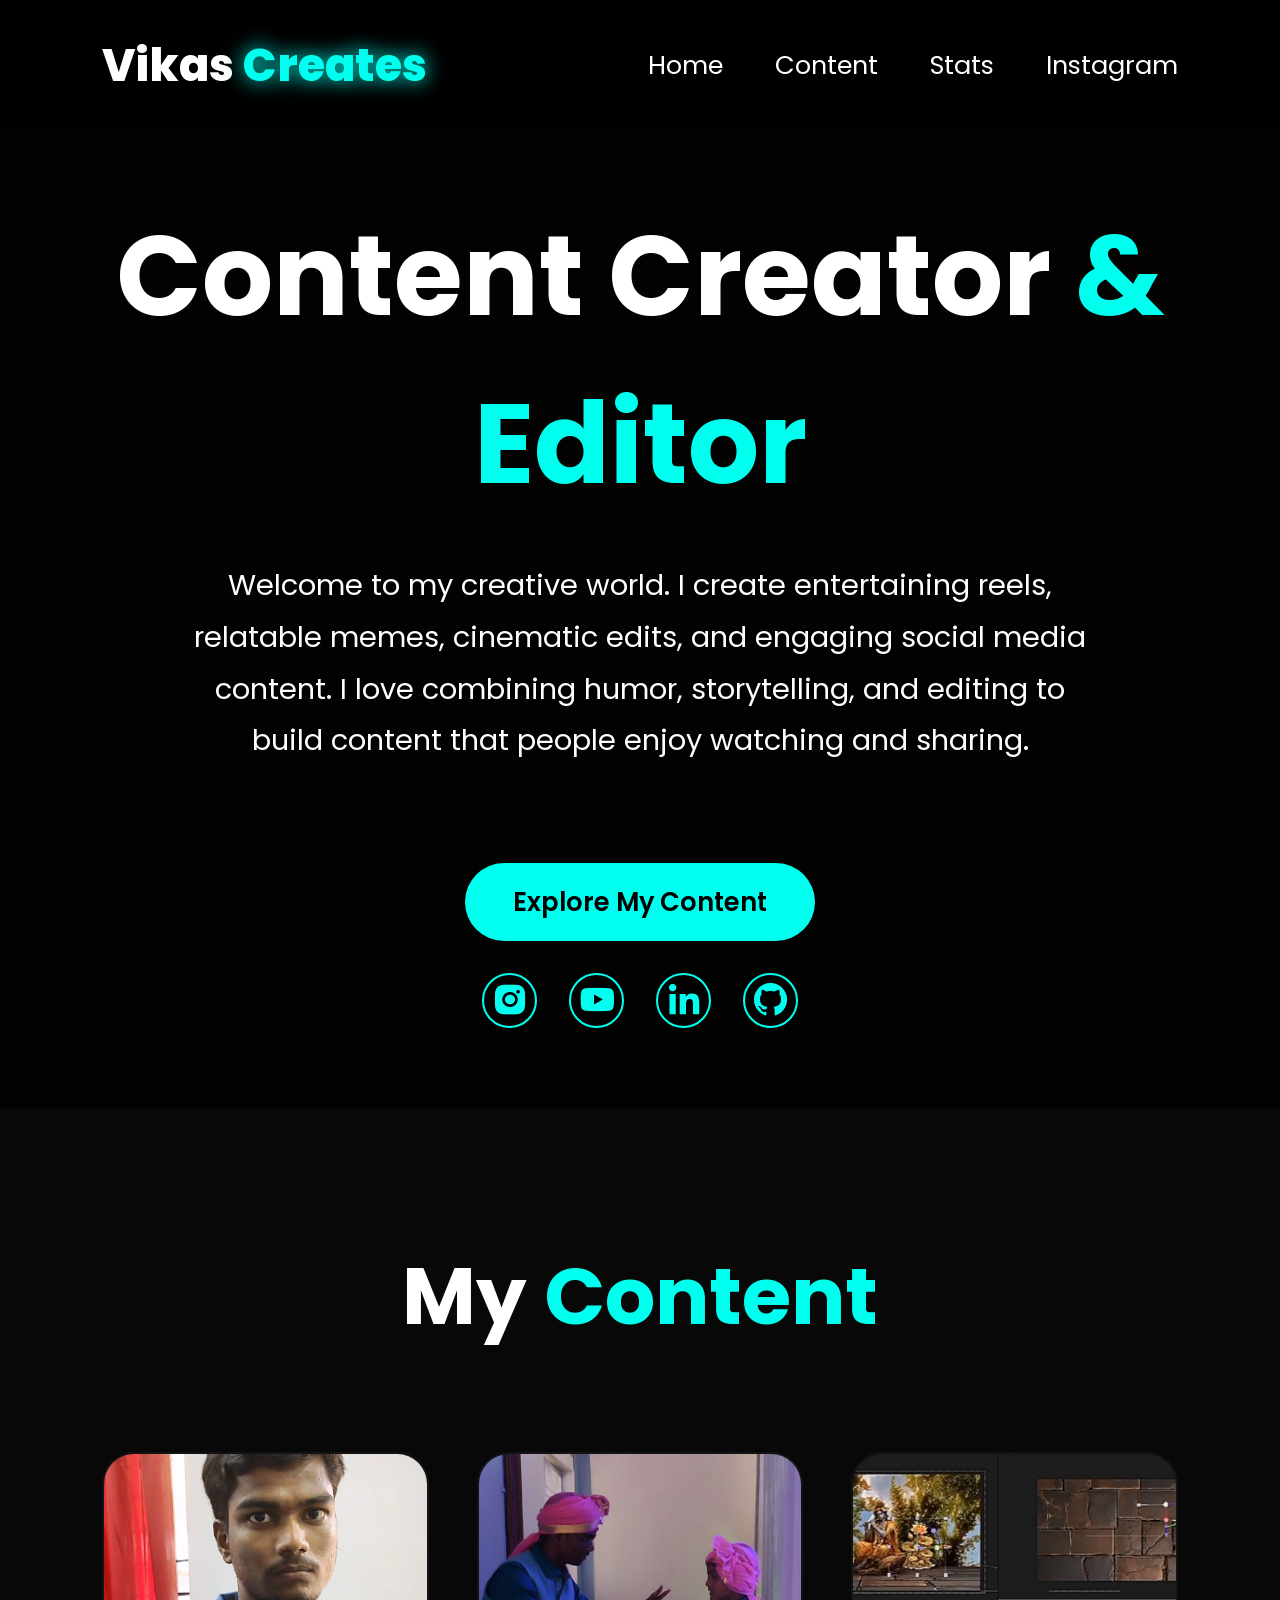
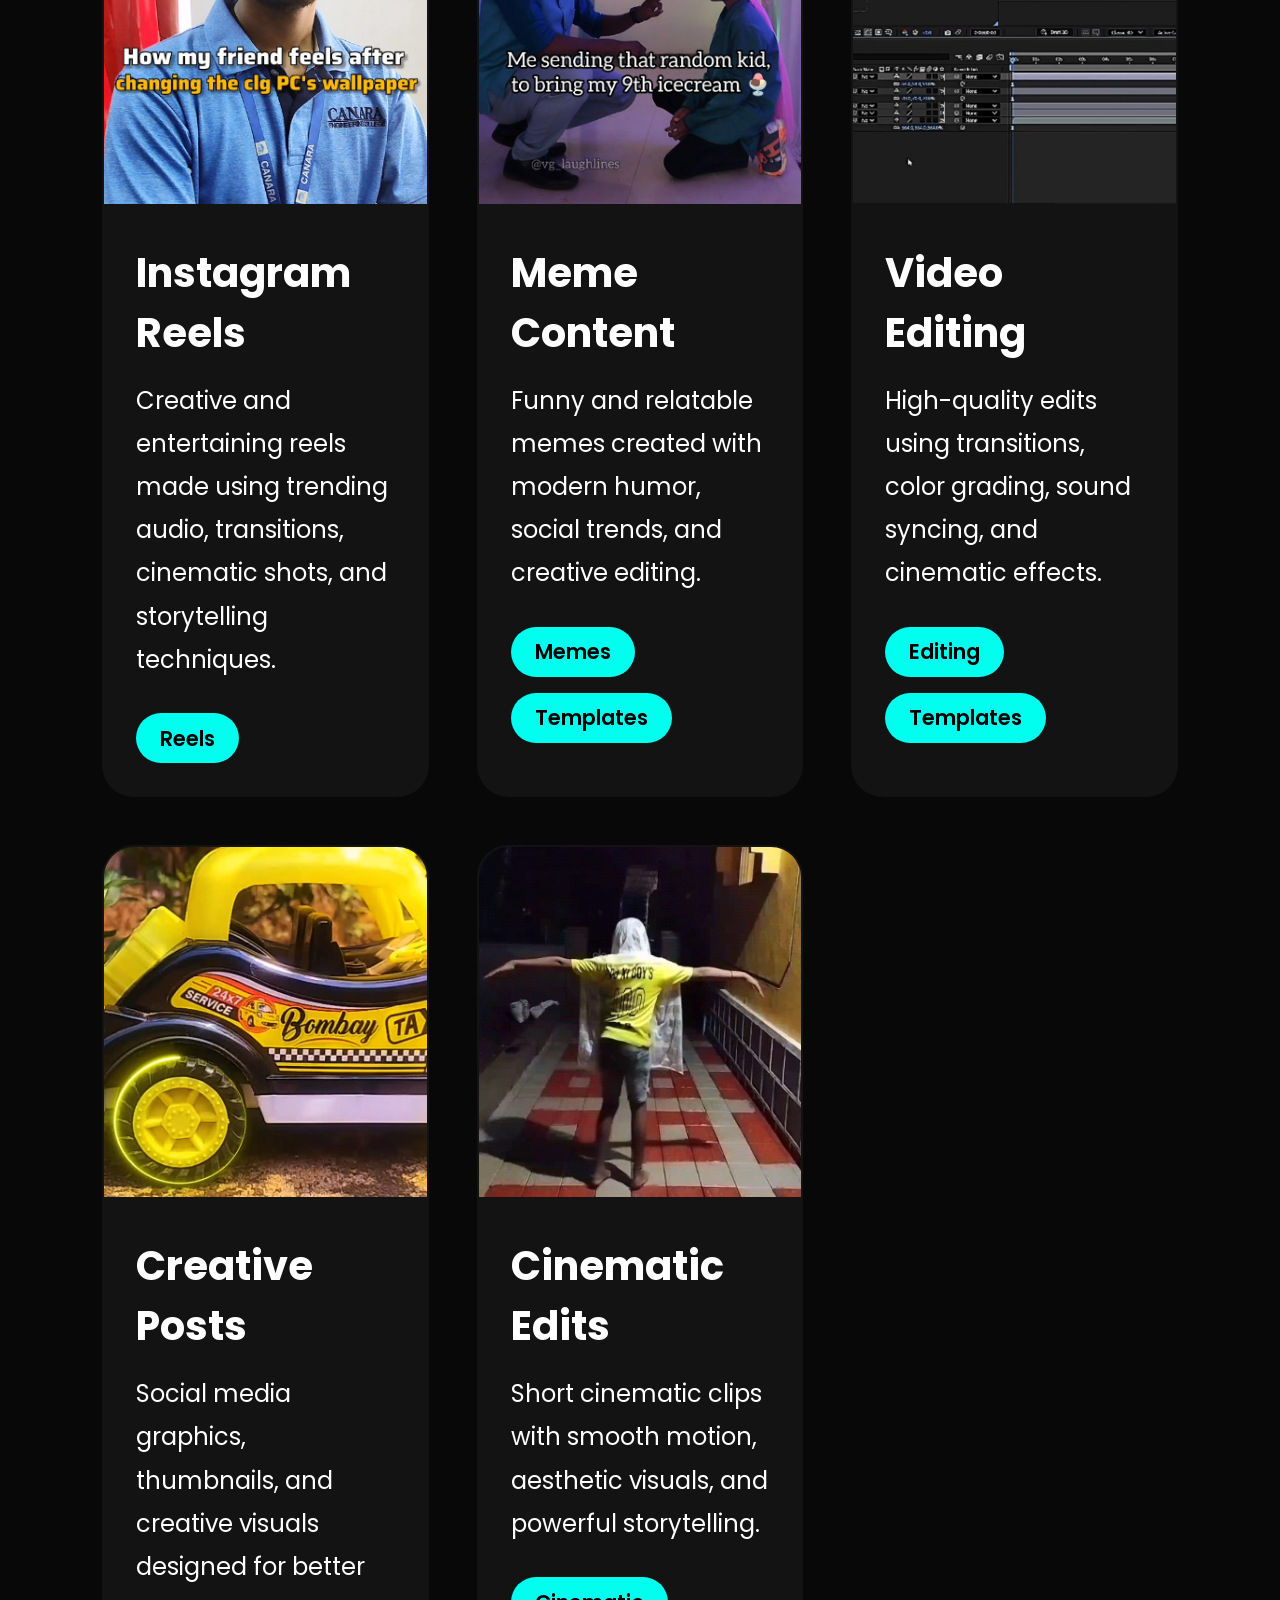
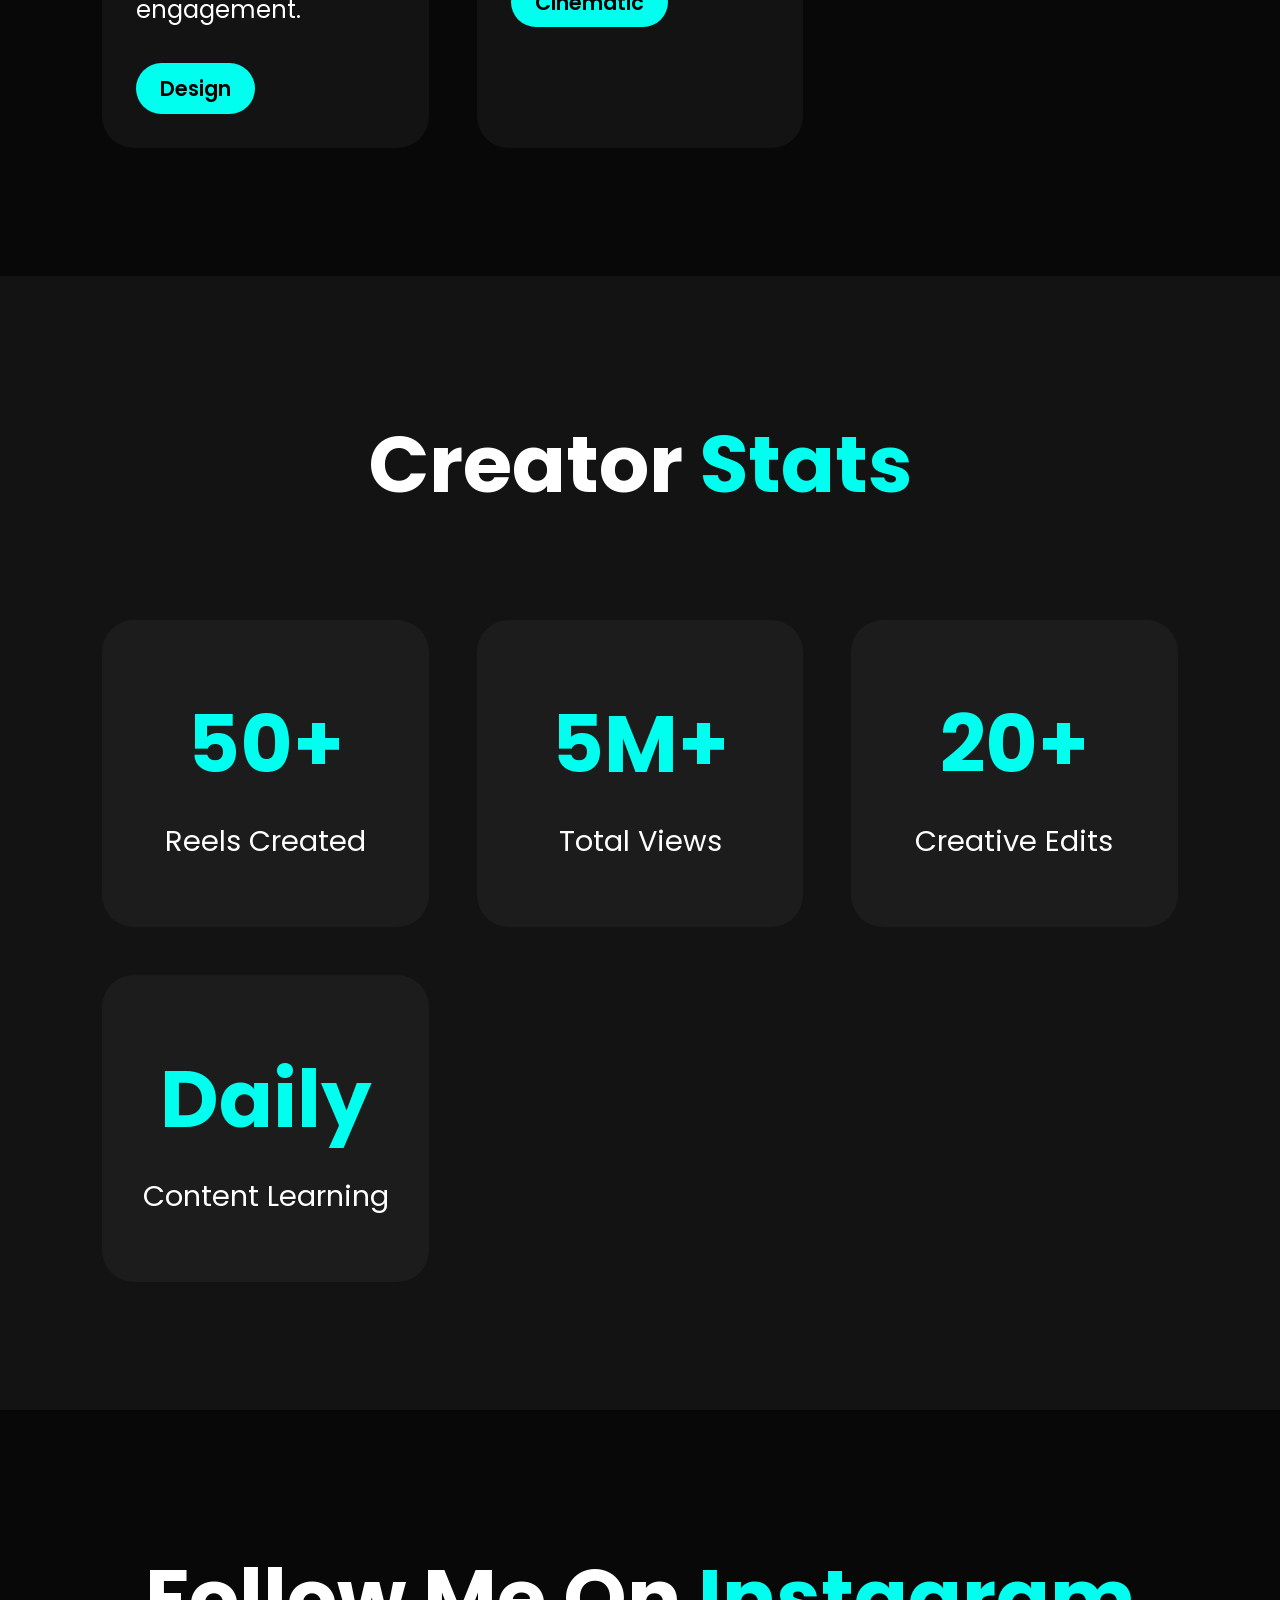
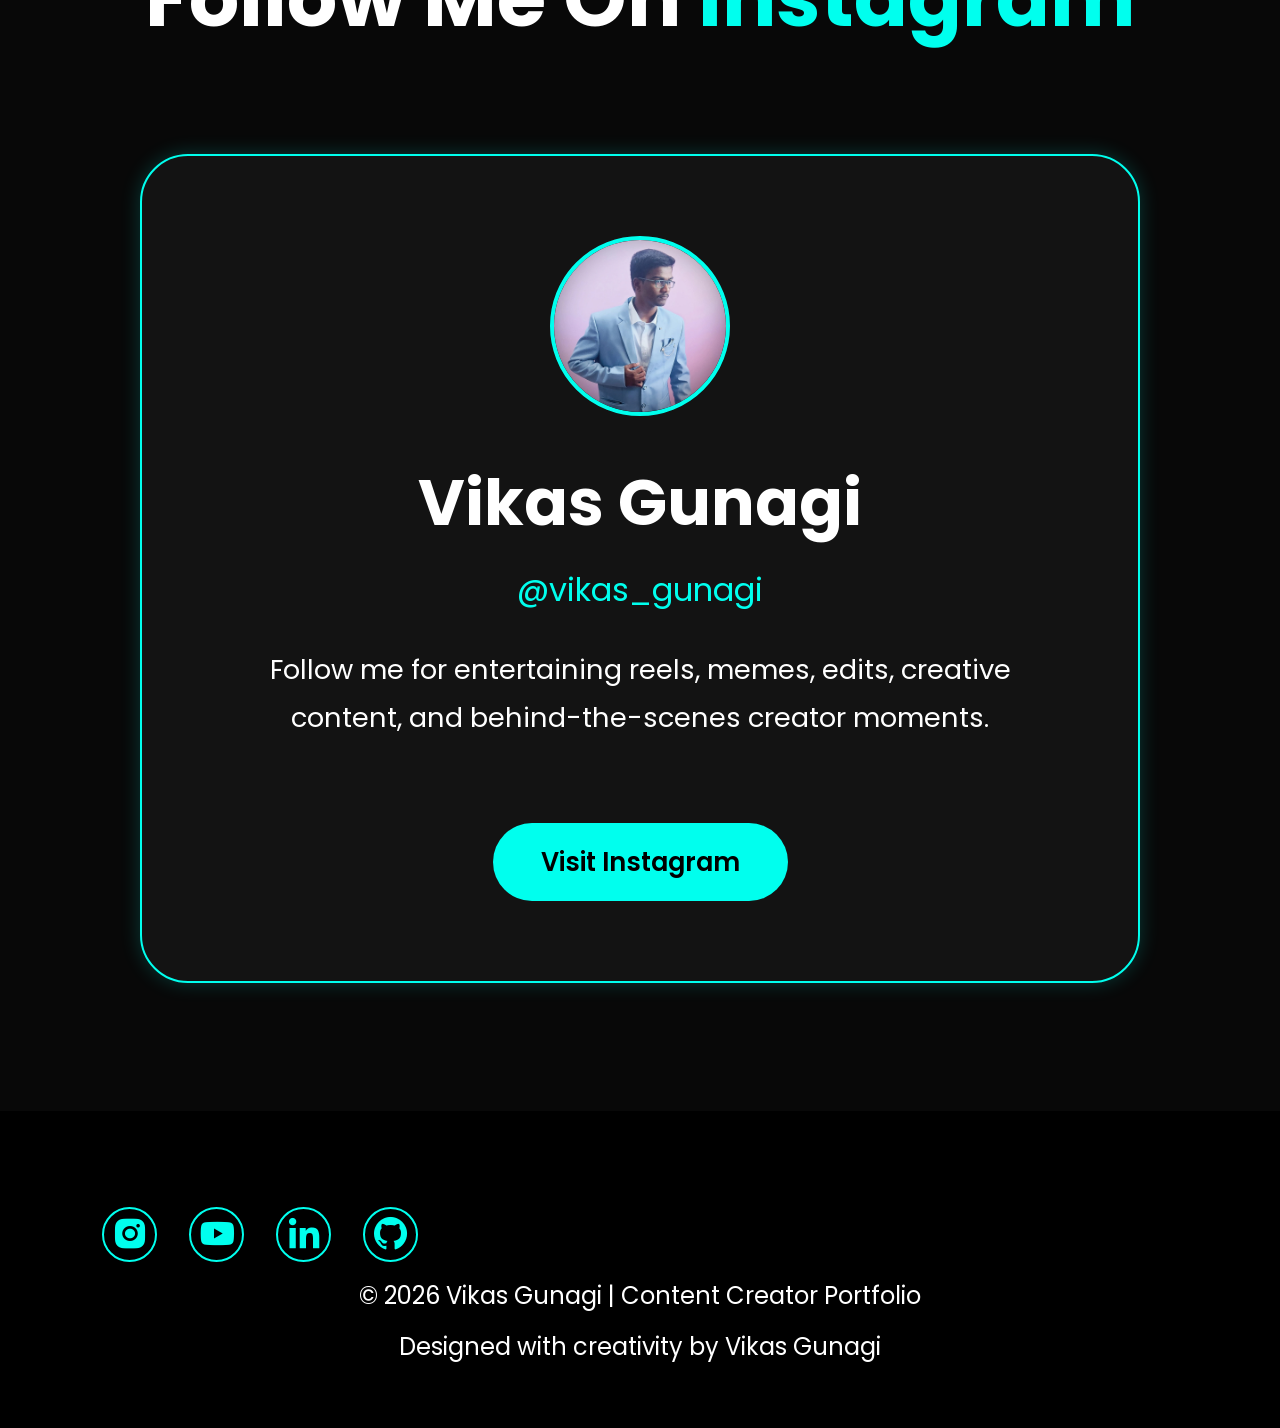
==== commit b572d19f: "Added few more meme video links for the website" ====
--- a/content-creation.html
+++ b/content-creation.html
@@ -538,11 +538,7 @@
       </div>
 
       <div class="content-card">
-
-<<<<<<< HEAD
         <img src="Images/reel2.png" alt="meme image">
-=======
->>>>>>> 1b5ff17 (Added templates for memes)
 
   <div class="content-info">
 
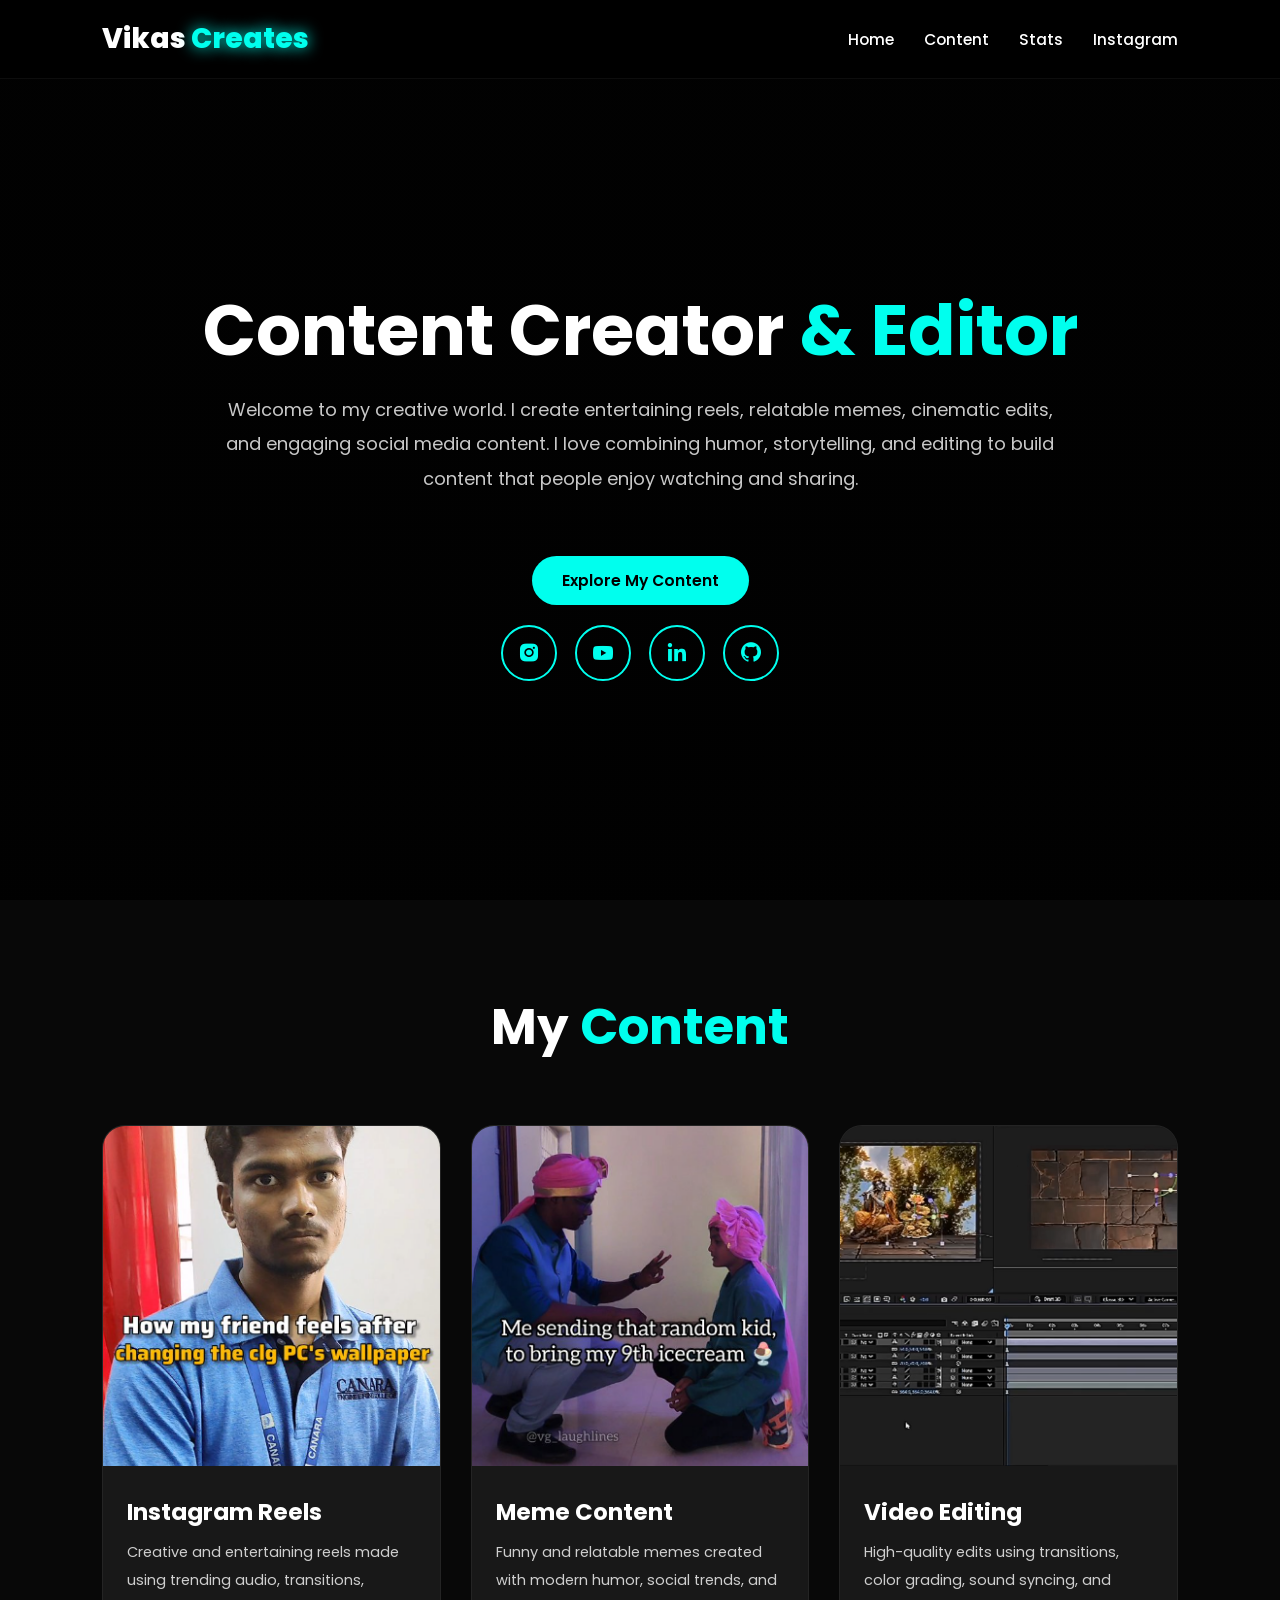
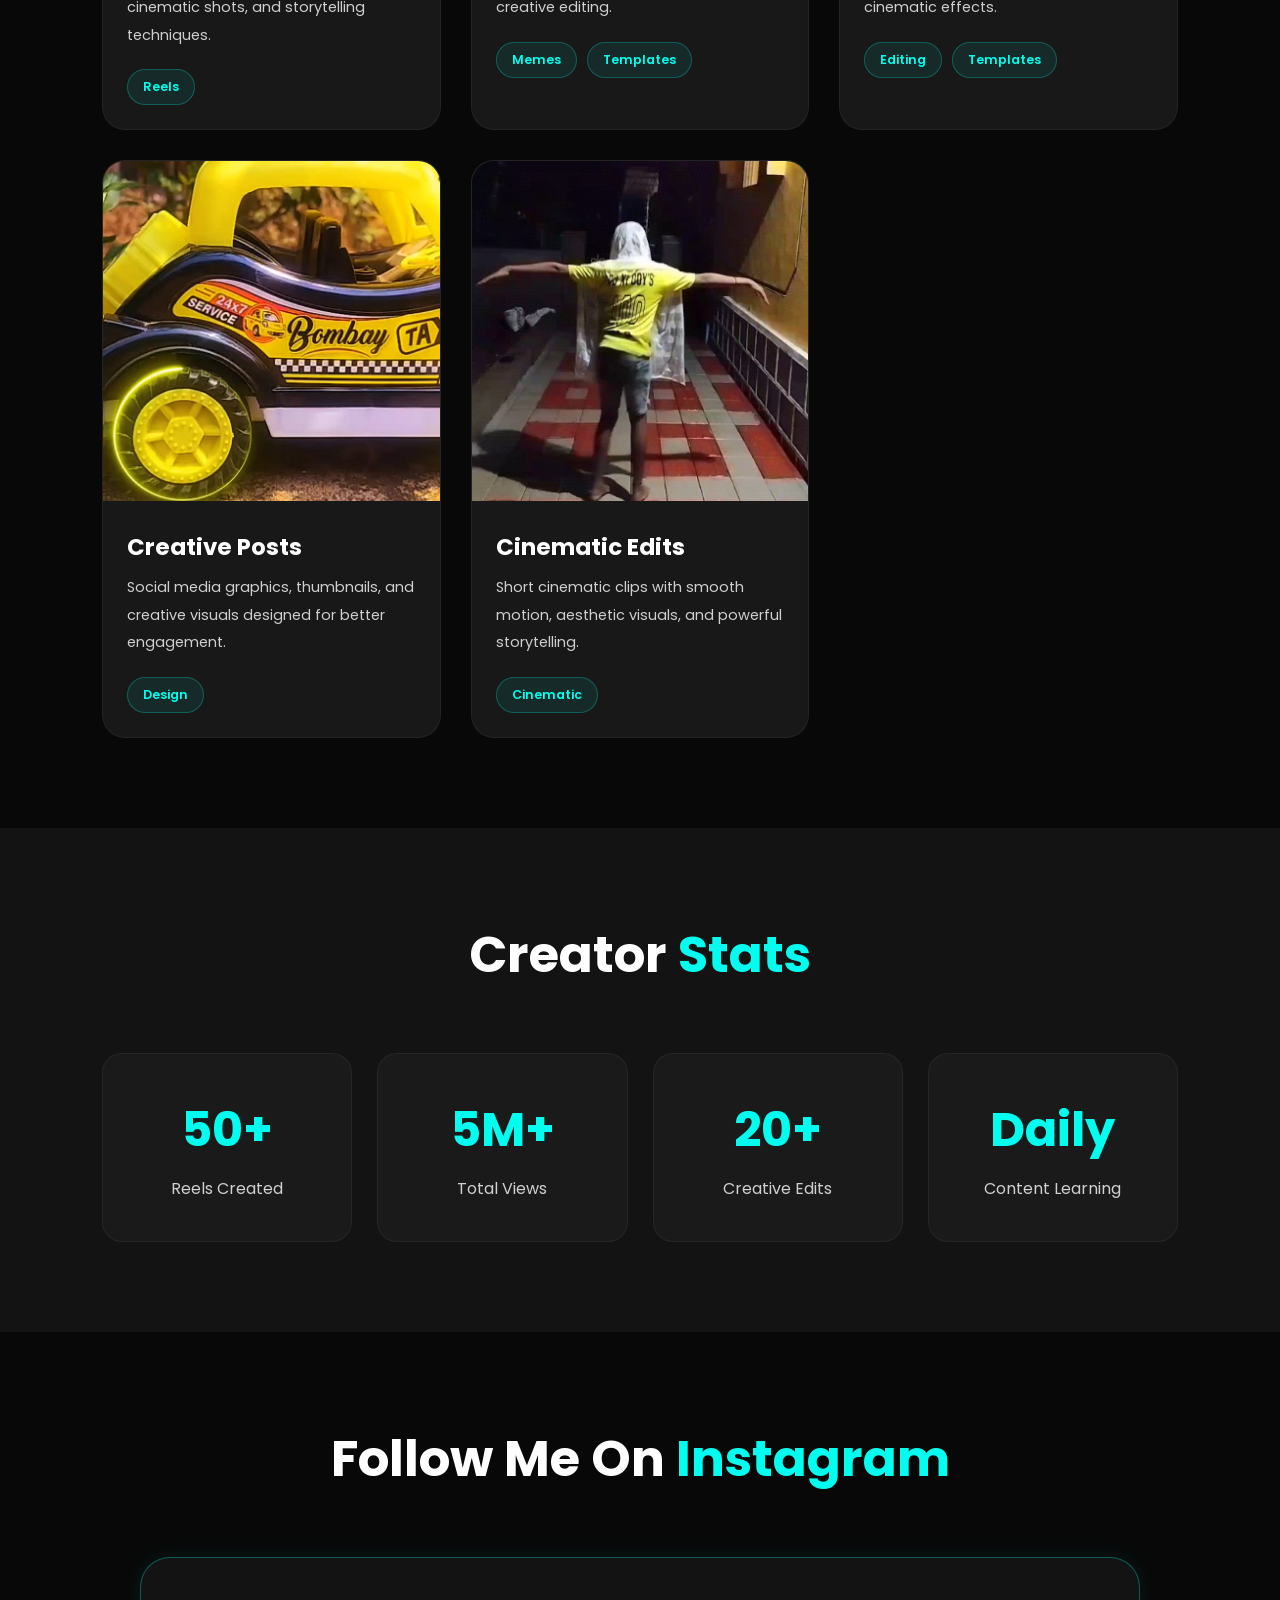
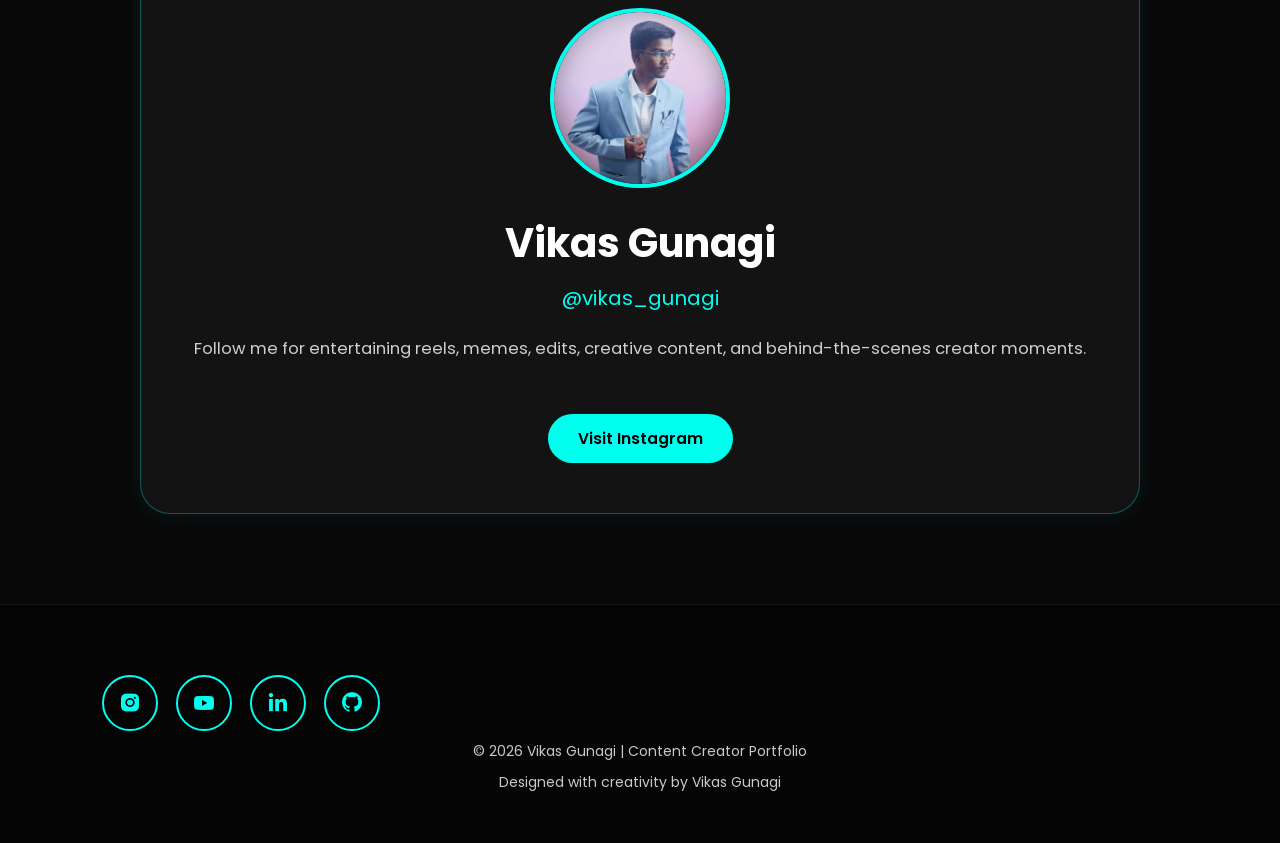
==== commit 96018adb: "Made Responsiveness for the website" ====
--- a/content-creation.html
+++ b/content-creation.html
@@ -12,442 +12,663 @@
 
   <style>
 
-    *{
-      margin:0;
-      padding:0;
-      box-sizing:border-box;
-      text-decoration:none;
-      scroll-behavior:smooth;
-      font-family:'Poppins',sans-serif;
-    }
-
-    :root{
-      --bg-color:#080808;
-      --second-bg-color:#131313;
-      --main-color:#00ffee;
-      --text-color:#ffffff;
-    }
-
-    body{
-      background:var(--bg-color);
-      color:var(--text-color);
-      overflow-x:hidden;
-    }
-
-    /* ================= HEADER ================= */
+    /* ================= RESET ================= */
+
+*{
+    margin:0;
+    padding:0;
+    box-sizing:border-box;
+    text-decoration:none;
+    scroll-behavior:smooth;
+    font-family:'Poppins',sans-serif;
+}
+
+:root{
+    --bg-color:#080808;
+    --second-bg-color:#131313;
+    --main-color:#00ffee;
+    --text-color:#ffffff;
+    --card-color:#181818;
+}
+
+html{
+    font-size:62.5%;
+    overflow-x:hidden;
+}
+
+body{
+    background:var(--bg-color);
+    color:var(--text-color);
+    overflow-x:hidden;
+}
+
+/* ================= SCROLLBAR ================= */
+
+::-webkit-scrollbar{
+    width:8px;
+}
+
+::-webkit-scrollbar-thumb{
+    background:var(--main-color);
+    border-radius:20px;
+}
+
+/* ================= HEADER ================= */
+
+.header{
+    position:fixed;
+    top:0;
+    left:0;
+
+    width:100%;
+
+    padding:1.8rem 8%;
+
+    display:flex;
+    justify-content:space-between;
+    align-items:center;
+
+    background:rgba(0,0,0,0.65);
+
+    backdrop-filter:blur(12px);
+
+    border-bottom:1px solid rgba(255,255,255,0.05);
+
+    z-index:1000;
+}
+
+.logo{
+    font-size:2.8rem;
+    font-weight:800;
+    color:white;
+}
+
+.logo span{
+    color:var(--main-color);
+    text-shadow:0 0 15px var(--main-color);
+}
+
+/* ================= NAVBAR ================= */
+
+.navbar{
+    display:flex;
+    align-items:center;
+    gap:3rem;
+}
+
+.navbar a{
+    color:white;
+    font-size:1.55rem;
+    font-weight:500;
+
+    position:relative;
+
+    transition:0.3s ease;
+}
+
+.navbar a::after{
+    content:'';
+
+    position:absolute;
+    left:0;
+    bottom:-6px;
+
+    width:0%;
+    height:2px;
+
+    background:var(--main-color);
+
+    transition:0.3s ease;
+}
+
+.navbar a:hover{
+    color:var(--main-color);
+}
+
+.navbar a:hover::after{
+    width:100%;
+}
+
+/* ================= HERO ================= */
+
+.hero{
+    min-height:100vh;
+
+    display:flex;
+    flex-direction:column;
+    justify-content:center;
+    align-items:center;
+
+    text-align:center;
+
+    padding:14rem 8% 7rem;
+
+    background:
+    linear-gradient(
+    rgba(0,0,0,0.82),
+    rgba(0,0,0,0.85)
+    ),
+    url('creator-bg.jpg');
+
+    background-size:cover;
+    background-position:center;
+}
+
+.hero h1{
+    font-size:7rem;
+
+    line-height:1.2;
+
+    margin-bottom:2rem;
+
+    max-width:1000px;
+}
+
+.hero h1 span{
+    color:var(--main-color);
+}
+
+.hero p{
+    max-width:850px;
+
+    font-size:1.8rem;
+
+    line-height:1.9;
+
+    color:#c9c9c9;
+
+    margin-bottom:3rem;
+}
+
+/* ================= SOCIAL LINKS ================= */
+
+.social-links{
+    display:flex;
+    gap:1.8rem;
+    margin-top:2rem;
+}
+
+.social-links a{
+    width:56px;
+    height:56px;
+
+    display:flex;
+    justify-content:center;
+    align-items:center;
+
+    border-radius:50%;
+
+    border:2px solid var(--main-color);
+
+    color:var(--main-color);
+
+    font-size:2.4rem;
+
+    transition:0.3s ease;
+}
+
+.social-links a:hover{
+    background:var(--main-color);
+
+    color:black;
+
+    transform:translateY(-6px);
+
+    box-shadow:
+    0 0 18px rgba(0,255,238,0.45);
+}
+
+/* ================= BUTTON ================= */
+
+.btn{
+    display:inline-flex;
+    justify-content:center;
+    align-items:center;
+
+    margin-top:3rem;
+
+    padding:1.3rem 3rem;
+
+    border-radius:50px;
+
+    background:var(--main-color);
+
+    color:black;
+
+    font-size:1.55rem;
+    font-weight:600;
+
+    transition:0.3s ease;
+}
+
+.btn:hover{
+    transform:translateY(-3px);
+
+    box-shadow:
+    0 0 20px rgba(0,255,238,0.45);
+}
+
+/* ================= SECTION ================= */
+
+section{
+    padding:9rem 8%;
+}
+
+.heading{
+    text-align:center;
+
+    font-size:5rem;
+
+    margin-bottom:6rem;
+
+    font-weight:700;
+}
+
+.heading span{
+    color:var(--main-color);
+}
+
+/* ================= CONTENT GRID ================= */
+
+.content-grid{
+    display:grid;
+
+    grid-template-columns:
+    repeat(auto-fit,minmax(320px,1fr));
+
+    gap:3rem;
+}
+
+/* ================= CONTENT CARD ================= */
+
+.content-card{
+    background:var(--card-color);
+
+    border-radius:2.3rem;
+
+    overflow:hidden;
+
+    border:1px solid rgba(255,255,255,0.05);
+
+    transition:0.35s ease;
+}
+
+.content-card:hover{
+    transform:translateY(-10px);
+
+    border-color:rgba(0,255,238,0.35);
+
+    box-shadow:
+    0 0 22px rgba(0,255,238,0.14);
+}
+
+.content-card img{
+    width:100%;
+    height:340px;
+
+    object-fit:cover;
+}
+
+/* ================= CONTENT INFO ================= */
+
+.content-info{
+    padding:2.4rem;
+}
+
+.content-info h3{
+    font-size:2.3rem;
+    margin-bottom:1rem;
+}
+
+.content-info p{
+    font-size:1.45rem;
+
+    line-height:1.9;
+
+    color:#cfcfcf;
+
+    margin-bottom:2rem;
+}
+
+/* ================= TAGS ================= */
+
+.tags{
+    display:flex;
+    flex-wrap:wrap;
+
+    gap:1rem;
+}
+
+.tag{
+    display:inline-flex;
+    justify-content:center;
+    align-items:center;
+
+    padding:0.8rem 1.5rem;
+
+    border-radius:30px;
+
+    background:rgba(0,255,238,0.08);
+
+    border:1px solid rgba(0,255,238,0.25);
+
+    color:var(--main-color);
+
+    font-size:1.25rem;
+    font-weight:600;
+
+    transition:0.3s ease;
+}
+
+a.tag:hover{
+    transform:translateY(-2px);
+
+    box-shadow:
+    0 0 14px rgba(0,255,238,0.3);
+}
+
+/* ================= STATS ================= */
+
+.stats{
+    background:var(--second-bg-color);
+}
+
+.stats-container{
+    display:grid;
+
+    grid-template-columns:
+    repeat(auto-fit,minmax(240px,1fr));
+
+    gap:2.5rem;
+}
+
+.stat-box{
+    padding:4rem 2rem;
+
+    text-align:center;
+
+    background:#1a1a1a;
+
+    border-radius:2rem;
+
+    border:1px solid rgba(255,255,255,0.05);
+
+    transition:0.3s ease;
+}
+
+.stat-box:hover{
+    transform:translateY(-8px);
+
+    border-color:rgba(0,255,238,0.3);
+}
+
+.stat-box h2{
+    font-size:4.8rem;
+
+    color:var(--main-color);
+
+    margin-bottom:1rem;
+}
+
+.stat-box p{
+    font-size:1.6rem;
+    color:#d0d0d0;
+}
+
+/* ================= INSTAGRAM ================= */
+
+.instagram-box{
+    max-width:1000px;
+
+    margin:auto;
+
+    background:var(--second-bg-color);
+
+    border-radius:3rem;
+
+    padding:5rem;
+
+    text-align:center;
+
+    border:1px solid rgba(0,255,238,0.3);
+
+    box-shadow:
+    0 0 22px rgba(0,255,238,0.08);
+}
+
+.instagram-box img{
+    width:180px;
+    height:180px;
+
+    object-fit:cover;
+
+    border-radius:50%;
+
+    border:4px solid var(--main-color);
+
+    margin-bottom:2rem;
+}
+
+.instagram-box h2{
+    font-size:4rem;
+    margin-bottom:1rem;
+}
+
+.instagram-box p{
+    font-size:1.65rem;
+
+    line-height:1.9;
+
+    color:#cfcfcf;
+
+    margin-bottom:2rem;
+}
+
+.instagram-id{
+    display:block;
+
+    font-size:2rem;
+
+    color:var(--main-color);
+
+    margin-bottom:2rem;
+}
+
+/* ================= FOOTER ================= */
+
+.footer{
+    background:#050505;
+
+    text-align:center;
+
+    padding:5rem 8%;
+
+    border-top:1px solid rgba(255,255,255,0.05);
+}
+
+.footer p{
+    font-size:1.4rem;
+
+    color:#c9c9c9;
+
+    margin-top:1rem;
+}
+
+/* ================= TABLETS ================= */
+
+@media(max-width:991px){
+
+    html{
+        font-size:58%;
+    }
+
+    .hero h1{
+        font-size:5.5rem;
+    }
+
+    .hero p{
+        font-size:1.65rem;
+    }
+
+}
+
+/* ================= MOBILE ================= */
+
+@media(max-width:768px){
+
+    html{
+        font-size:55%;
+    }
 
     .header{
-      width:100%;
-      padding:2rem 8%;
-      position:fixed;
-      top:0;
-      left:0;
-      z-index:1000;
-      background:rgba(0,0,0,0.7);
-      backdrop-filter:blur(10px);
-      display:flex;
-      justify-content:space-between;
-      align-items:center;
-    }
-
-    .logo{
-      font-size:2.8rem;
-      font-weight:800;
-      color:white;
-    }
-
-    .logo span{
-      color:var(--main-color);
-      text-shadow:0 0 20px var(--main-color);
-    }
-
-    .navbar a{
-      margin-left:3rem;
-      color:white;
-      font-size:1.6rem;
-      transition:0.3s;
-      border-bottom:2px solid transparent;
-    }
-
-    .navbar a:hover{
-      color:var(--main-color);
-      border-bottom:2px solid var(--main-color);
-    }
-
-    /* ================= HERO ================= */
-
-    .hero{
-      min-height:100vh;
-      display:flex;
-      justify-content:center;
-      align-items:center;
-      flex-direction:column;
-      text-align:center;
-      padding:12rem 8% 5rem;
-      background:linear-gradient(rgba(0,0,0,0.8), rgba(0,0,0,0.8)), url('creator-bg.jpg');
-      background-size:cover;
-      background-position:center;
-    }
-
-    .hero h1{
-      font-size:7rem;
-      margin-bottom:2rem;
-    }
-
-    .hero h1 span{
-      color:var(--main-color);
-    }
-
-    .hero p{
-      font-size:1.8rem;
-      max-width:900px;
-      line-height:1.8;
-      margin-bottom:3rem;
-    }
-
-    .social-links{
-      display:flex;
-      gap:2rem;
-      margin-top:2rem;
-    }
-
-    .social-links a{
-      width:55px;
-      height:55px;
-      display:flex;
-      justify-content:center;
-      align-items:center;
-      border-radius:50%;
-      border:2px solid var(--main-color);
-      color:var(--main-color);
-      font-size:2.5rem;
-      transition:0.3s ease;
-    }
-
-    .social-links a:hover{
-      background:var(--main-color);
-      color:black;
-      transform:translateY(-8px);
-      box-shadow:0 0 20px var(--main-color);
-    }
-
-    .btn{
-      display:inline-block;
-      margin-top:3rem;
-      padding:1.2rem 3rem;
-      border-radius:40px;
-      background:var(--main-color);
-      color:black;
-      font-size:1.6rem;
-      font-weight:600;
-      transition:0.3s;
-    }
-
-    .btn:hover{
-      transform:scale(1.05);
-      box-shadow:0 0 20px var(--main-color);
-    }
-
-    /* ================= SECTION ================= */
-
-    section{
-      padding:8rem 8%;
-    }
-
-    .heading{
-      font-size:5rem;
-      text-align:center;
-      margin-bottom:6rem;
-    }
-
-    .heading span{
-      color:var(--main-color);
-    }
-
-    /* ================= CONTENT GRID ================= */
-
-    .content-grid{
-      display:grid;
-      grid-template-columns:repeat(auto-fit,minmax(320px,1fr));
-      gap:3rem;
-    }
-
-    .content-card{
-      background:var(--second-bg-color);
-      border-radius:2rem;
-      overflow:hidden;
-      transition:0.4s ease;
-      border:2px solid transparent;
-    }
-
-    .content-card:hover{
-      transform:translateY(-10px);
-      border:2px solid var(--main-color);
-      box-shadow:0 0 25px rgba(0,255,238,0.5);
-    }
-
-    .content-card img{
-      width:100%;
-      height:350px;
-      object-fit:cover;
-    }
-
-    .content-info{
-      padding:2rem;
-    }
-
-    .content-info h3{
-      font-size:2.5rem;
-      margin-bottom:1rem;
-    }
-
-    .content-info p{
-      font-size:1.5rem;
-      line-height:1.8;
-      margin-bottom:2rem;
-    }
-
-    .tag{
-      display:inline-block;
-      padding:0.6rem 1.5rem;
-      border-radius:30px;
-      background:var(--main-color);
-      color:black;
-      font-size:1.3rem;
-      font-weight:600;
-    }
-.tags{
-  display:flex;
-  gap:1rem;
-  flex-wrap:wrap;
-}
-
-.tag{
-  transition:0.3s ease;
-}
-
-a.tag:hover{
-  transform:scale(1.05);
-  box-shadow:0 0 15px var(--main-color);
-}
-    /* ================= STATS ================= */
-
-    .stats{
-      background:var(--second-bg-color);
-    }
-
-    .stats-container{
-      display:grid;
-      grid-template-columns:repeat(auto-fit,minmax(250px,1fr));
-      gap:3rem;
-    }
-
-    .stat-box{
-      padding:4rem 2rem;
-      text-align:center;
-      background:#1c1c1c;
-      border-radius:2rem;
-      transition:0.3s;
-    }
-
-    .stat-box:hover{
-      transform:scale(1.05);
-      box-shadow:0 0 20px var(--main-color);
-    }
-
-    .stat-box h2{
-      font-size:5rem;
-      color:var(--main-color);
-      margin-bottom:1rem;
-    }
-
-    .stat-box p{
-      font-size:1.8rem;
-    }
-
-    /* ================= INSTAGRAM SECTION ================= */
-
-    .instagram-box{
-      max-width:1000px;
-      margin:auto;
-      background:var(--second-bg-color);
-      border-radius:3rem;
-      padding:5rem;
-      text-align:center;
-      border:2px solid var(--main-color);
-      box-shadow:0 0 20px rgba(0,255,238,0.2);
-    }
-
-    .instagram-box img{
-      width:180px;
-      height:180px;
-      border-radius:50%;
-      object-fit:cover;
-      border:4px solid var(--main-color);
-      margin-bottom:2rem;
-    }
-
-    .instagram-box h2{
-      font-size:4rem;
-      margin-bottom:1rem;
-    }
-
-    .instagram-box p{
-      font-size:1.7rem;
-      line-height:1.8;
-      margin-bottom:2rem;
-    }
-
-    .instagram-id{
-      font-size:2rem;
-      color:var(--main-color);
-      margin-bottom:2rem;
-      display:block;
-    }
-
-    /* ================= FOOTER ================= */
-
-    .footer{
-      padding:4rem 8%;
-      background:black;
-      text-align:center;
-    }
-
-    .footer p{
-      font-size:1.5rem;
-      margin-top:1rem;
-    }
-
-    /* ================= RESPONSIVE ================= */
-
-    @media(max-width:991px){
-
-      .hero h1{
-        font-size:5rem;
-      }
-
-      .hero p{
-        font-size:1.6rem;
-      }
-    }
-
-    @media(max-width:768px){
-
-      html{
-        font-size:55%;
-      }
-
-      .header{
         flex-direction:column;
-        gap:2rem;
-      }
-
-      .navbar a{
-        margin:0 1rem;
-      }
-
-      .hero h1{
-        font-size:4.5rem;
-      }
-
-      .instagram-box{
-        padding:3rem 2rem;
-      }
-    }
-
-    @media(max-width:480px){
-
-      html{
-        font-size:50%;
-      }
-
-      body{
-        overflow-x:hidden;
-      }
-
-      .header{
-        padding:2rem 5%;
-      }
-
-      .logo{
-        font-size:2.2rem;
-      }
-
-      .navbar{
-        display:flex;
+
+        gap:1.8rem;
+
+        padding:1.6rem 5%;
+    }
+
+    .navbar{
         flex-wrap:wrap;
         justify-content:center;
-        gap:1rem;
-      }
-
-      .navbar a{
-        margin:0.5rem;
+
+        gap:1.8rem;
+    }
+
+    .hero{
+        padding-top:18rem;
+    }
+
+    .hero h1{
+        font-size:4.5rem;
+    }
+
+    .hero p{
+        font-size:1.5rem;
+    }
+
+    .heading{
+        font-size:4rem;
+    }
+
+    .instagram-box{
+        padding:4rem 2.5rem;
+    }
+
+}
+
+/* ================= SMALL MOBILE ================= */
+
+@media(max-width:480px){
+
+    html{
+        font-size:52%;
+    }
+
+    .header{
+        padding:1.8rem 5%;
+    }
+
+    .logo{
+        font-size:2.3rem;
+    }
+
+    .hero{
+        padding-top:17rem;
+    }
+
+    .hero h1{
+        font-size:3.7rem;
+        line-height:1.3;
+    }
+
+    .hero p{
         font-size:1.4rem;
-      }
-
-      .hero{
-        padding-top:16rem;
-      }
-
-      .hero h1{
-        font-size:4rem;
-        line-height:1.3;
-      }
-
-      .hero p{
-        font-size:1.5rem;
-      }
-
-      .heading{
-        font-size:4rem;
-      }
-
-      .content-grid{
+    }
+
+    .heading{
+        font-size:3.3rem;
+    }
+
+    .content-grid{
         grid-template-columns:1fr;
-      }
-
-      .content-card img{
+    }
+
+    .content-card img{
         height:260px;
-      }
-
-      .content-info h3{
+    }
+
+    .content-info{
+        padding:2rem;
+    }
+
+    .content-info h3{
         font-size:2rem;
-      }
-
-      .content-info p{
-        font-size:1.4rem;
-      }
-
-      .stats-container{
+    }
+
+    .content-info p{
+        font-size:1.35rem;
+    }
+
+    .stats-container{
         grid-template-columns:1fr;
-      }
-
-      .instagram-box img{
+    }
+
+    .instagram-box{
+        padding:3rem 2rem;
+    }
+
+    .instagram-box img{
         width:140px;
         height:140px;
-      }
-
-      .instagram-box h2{
+    }
+
+    .instagram-box h2{
         font-size:3rem;
-      }
-
-      .social-links{
+    }
+
+    .instagram-box p{
+        font-size:1.4rem;
+    }
+
+    .social-links{
         flex-wrap:wrap;
         justify-content:center;
-      }
-
-      .social-links a{
+    }
+
+    .social-links a{
         width:50px;
         height:50px;
-      }
-
-      .btn{
+    }
+
+    .btn{
         width:100%;
-        text-align:center;
-      }
-
-    }
-
+    }
+
+}
+
+/* ================= LARGE LAPTOPS ================= */
+
+@media(min-width:1400px){
+
+    .hero h1{
+        font-size:7.5rem;
+    }
+
+    .hero p{
+        font-size:2rem;
+    }
+
+    .content-grid{
+        grid-template-columns:
+        repeat(auto-fit,minmax(350px,1fr));
+    }
+
+    .content-card img{
+        height:380px;
+    }
+
+}
   </style>
 </head>
 <body>
